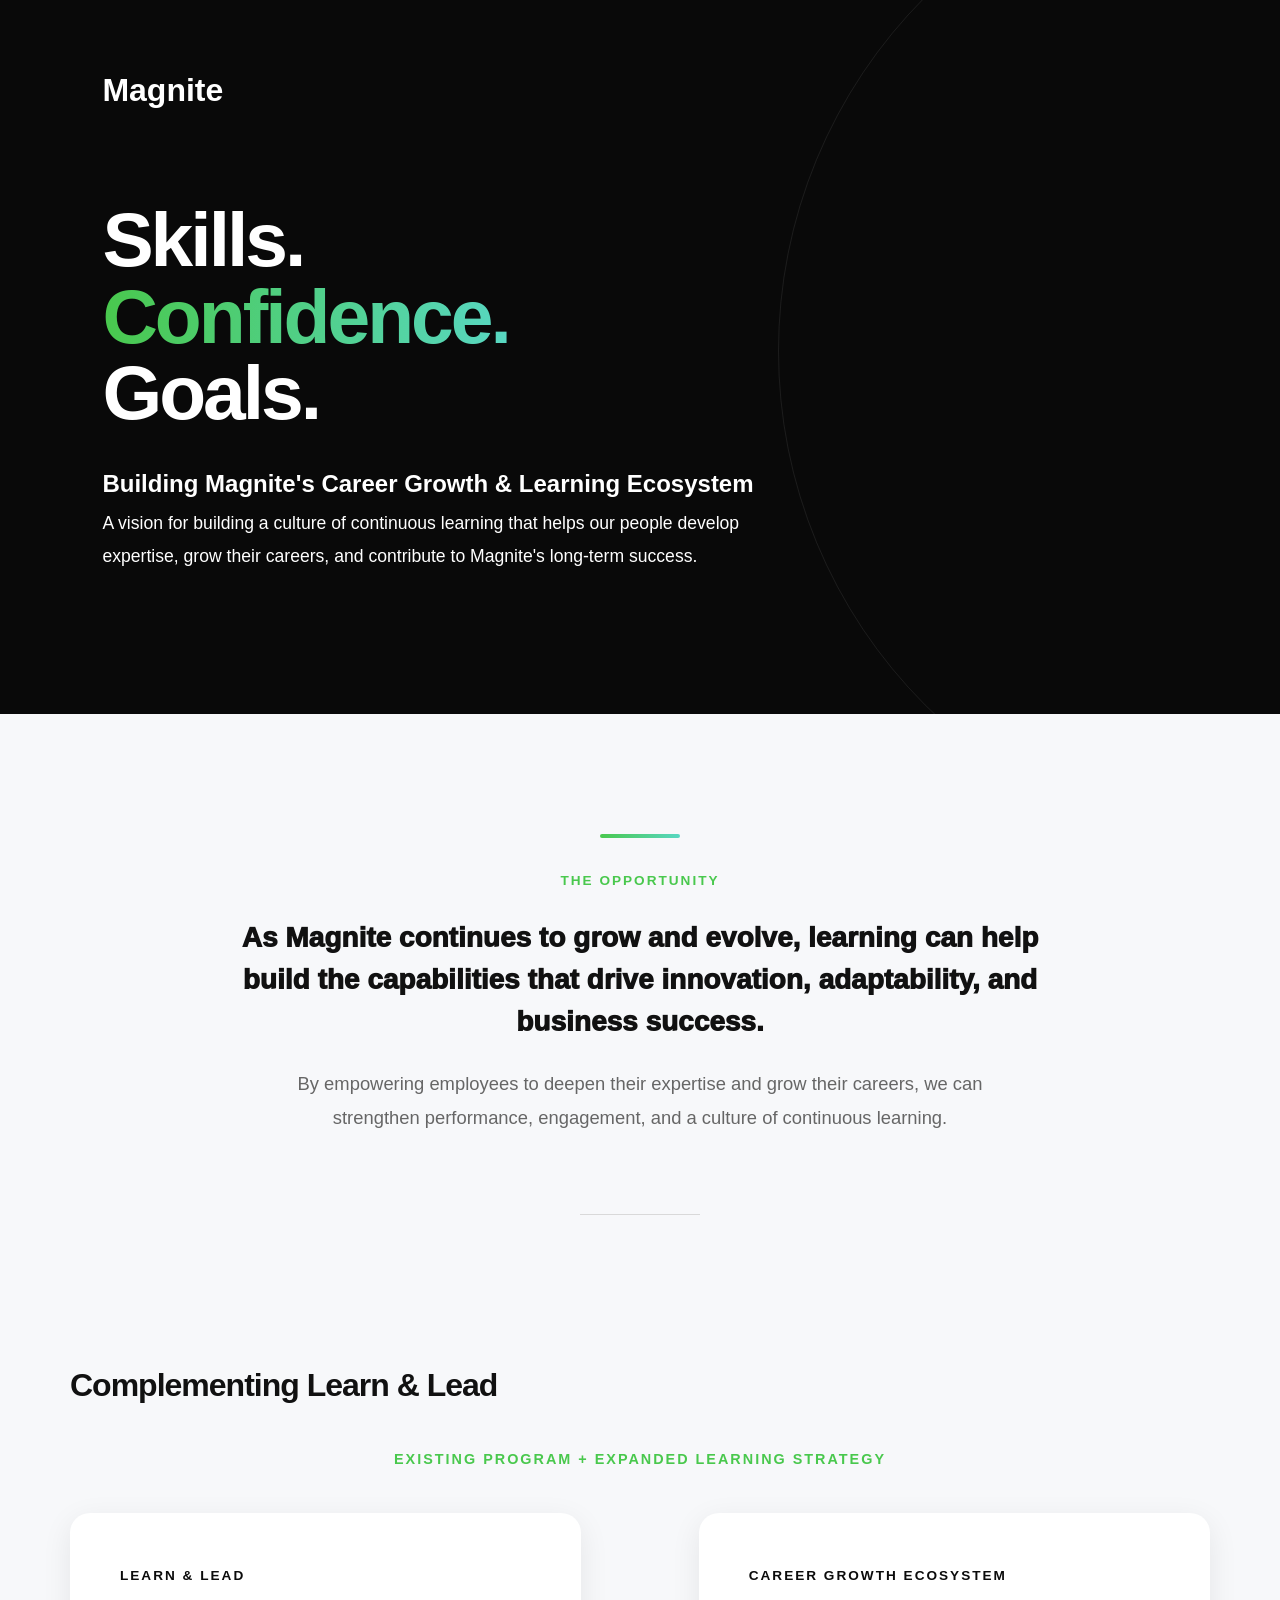
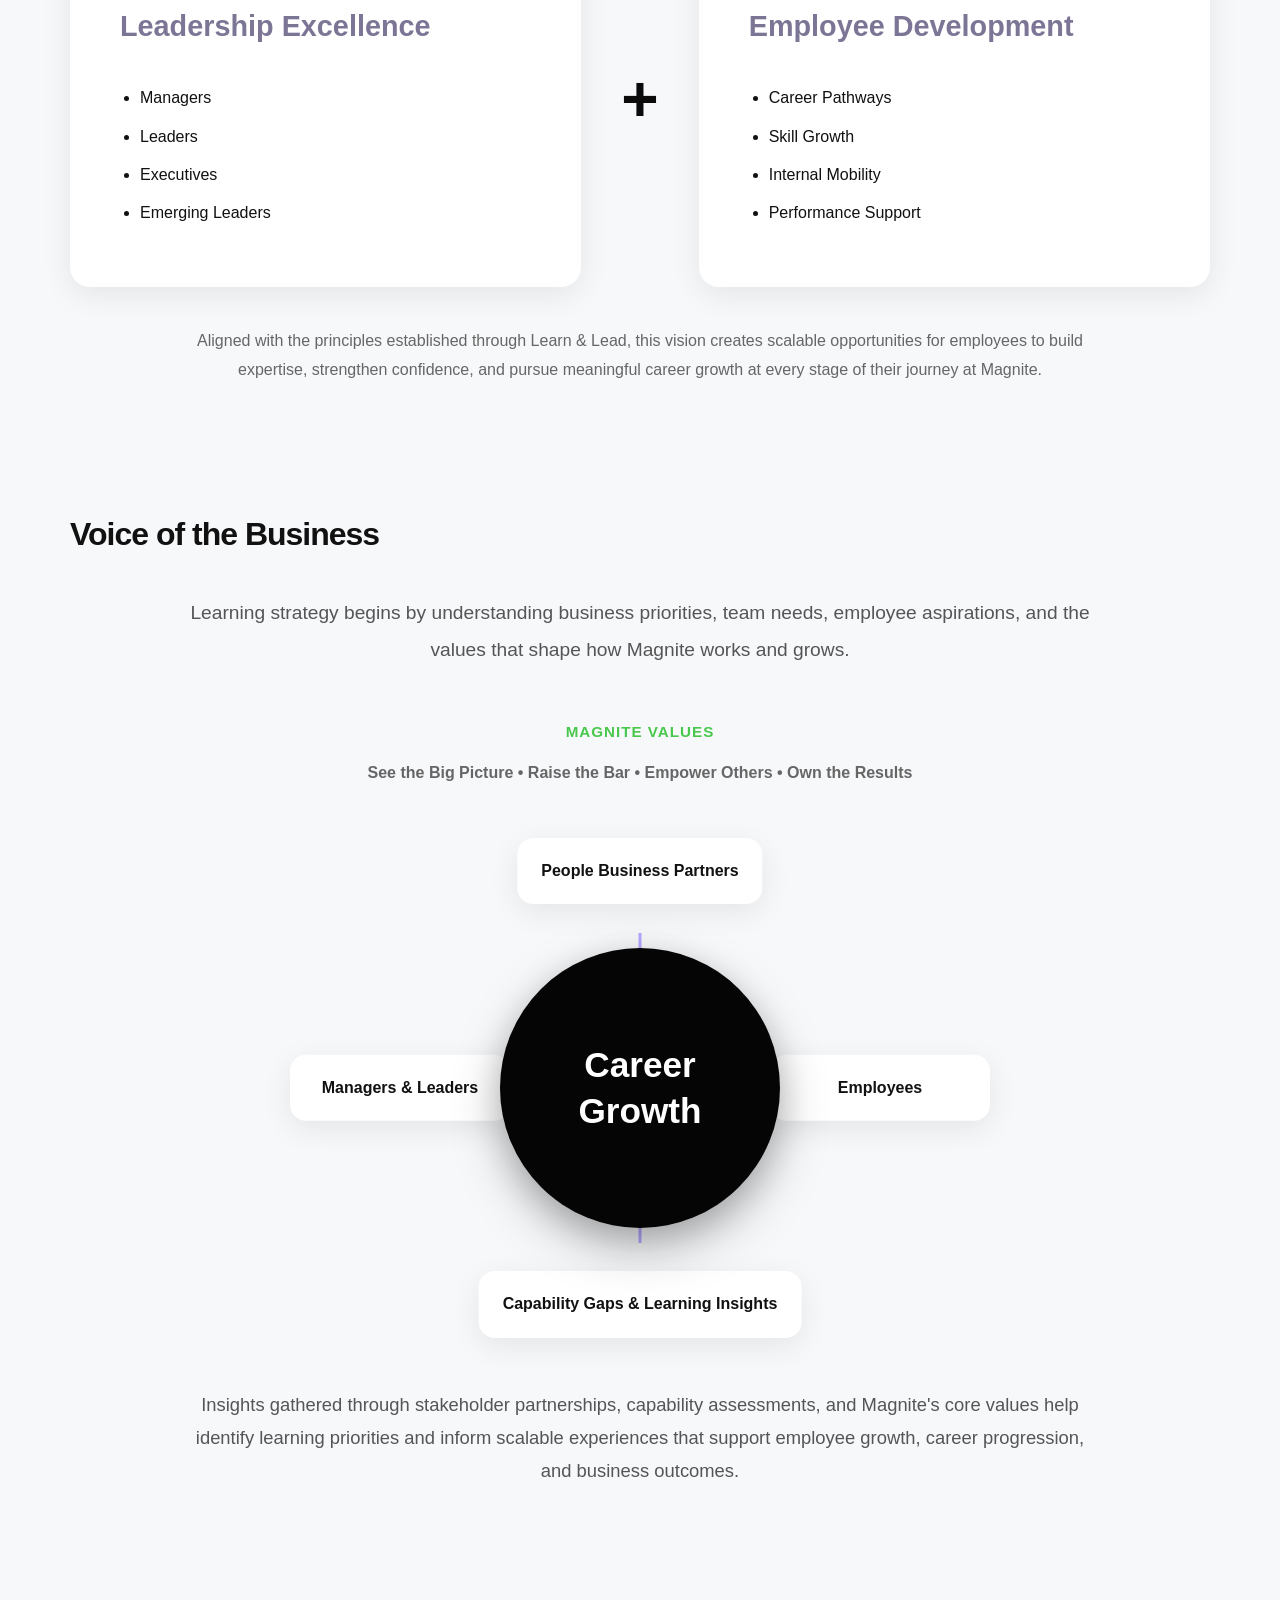
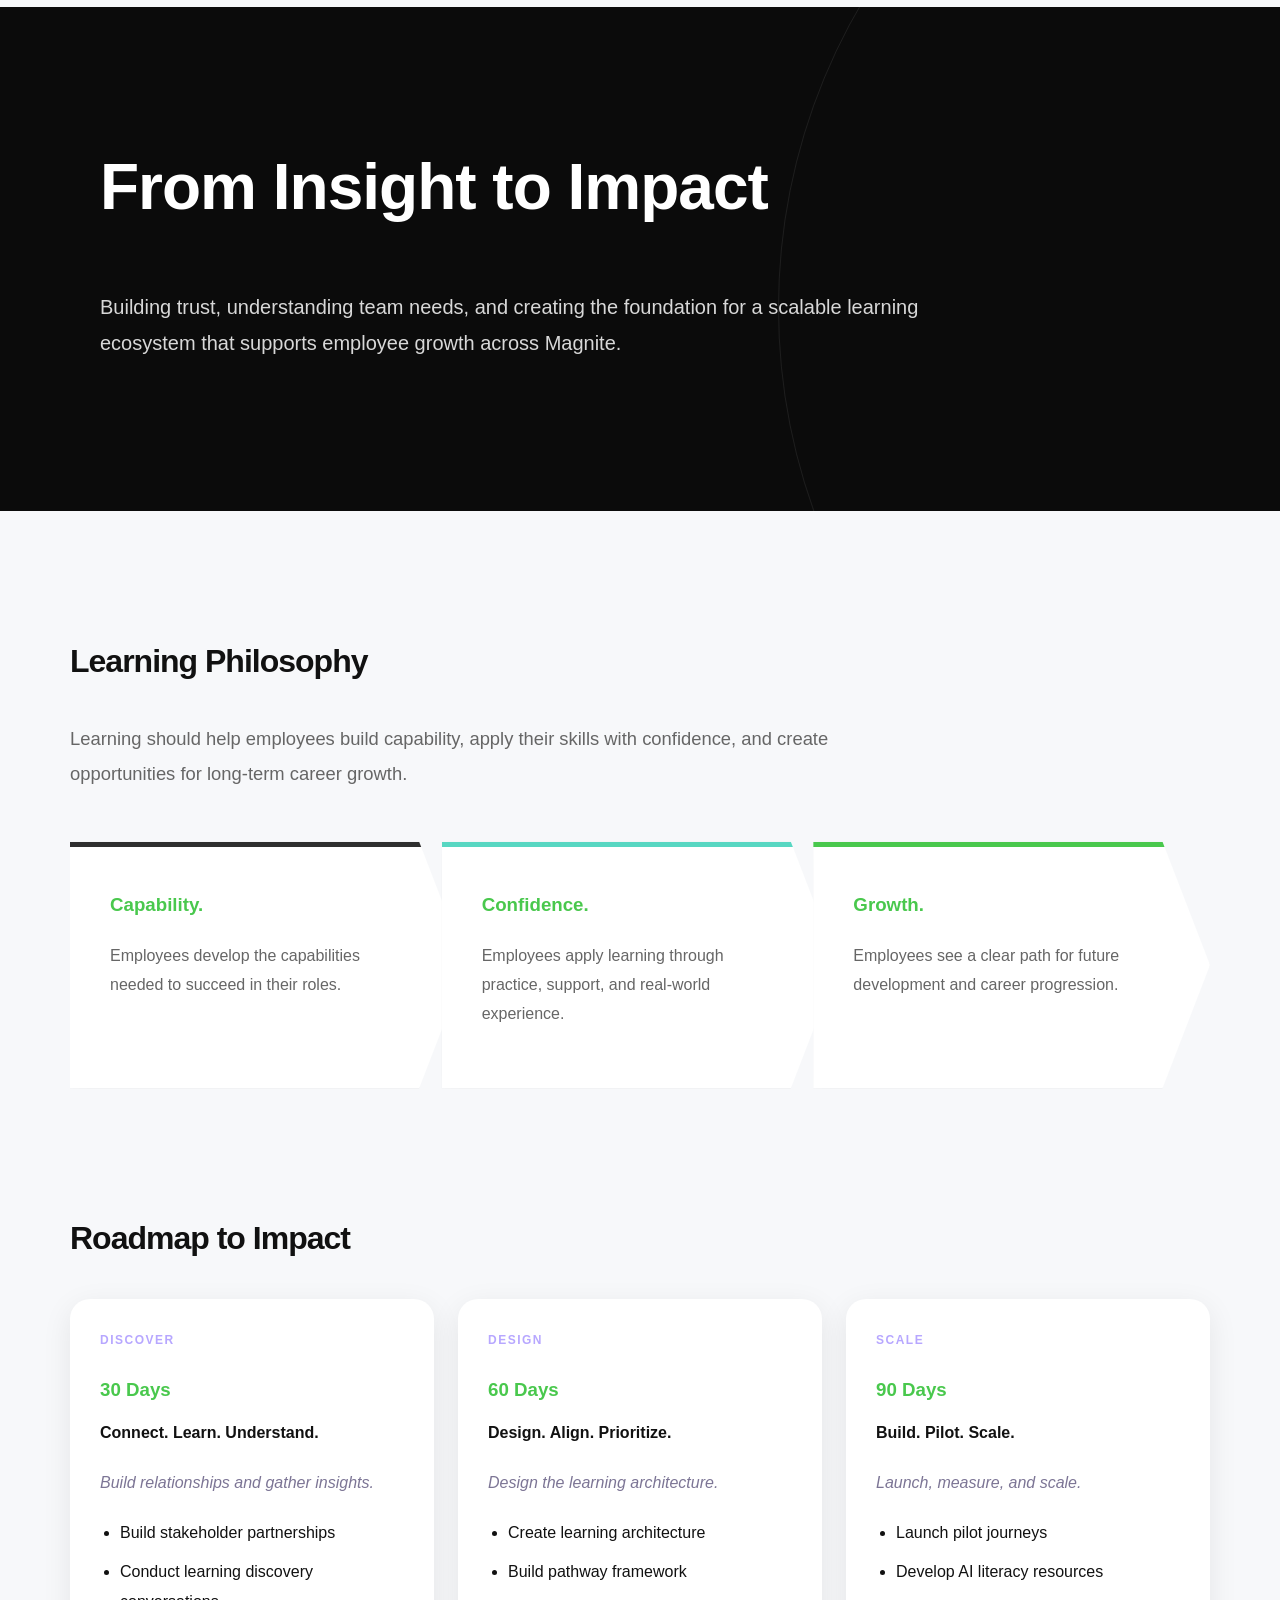
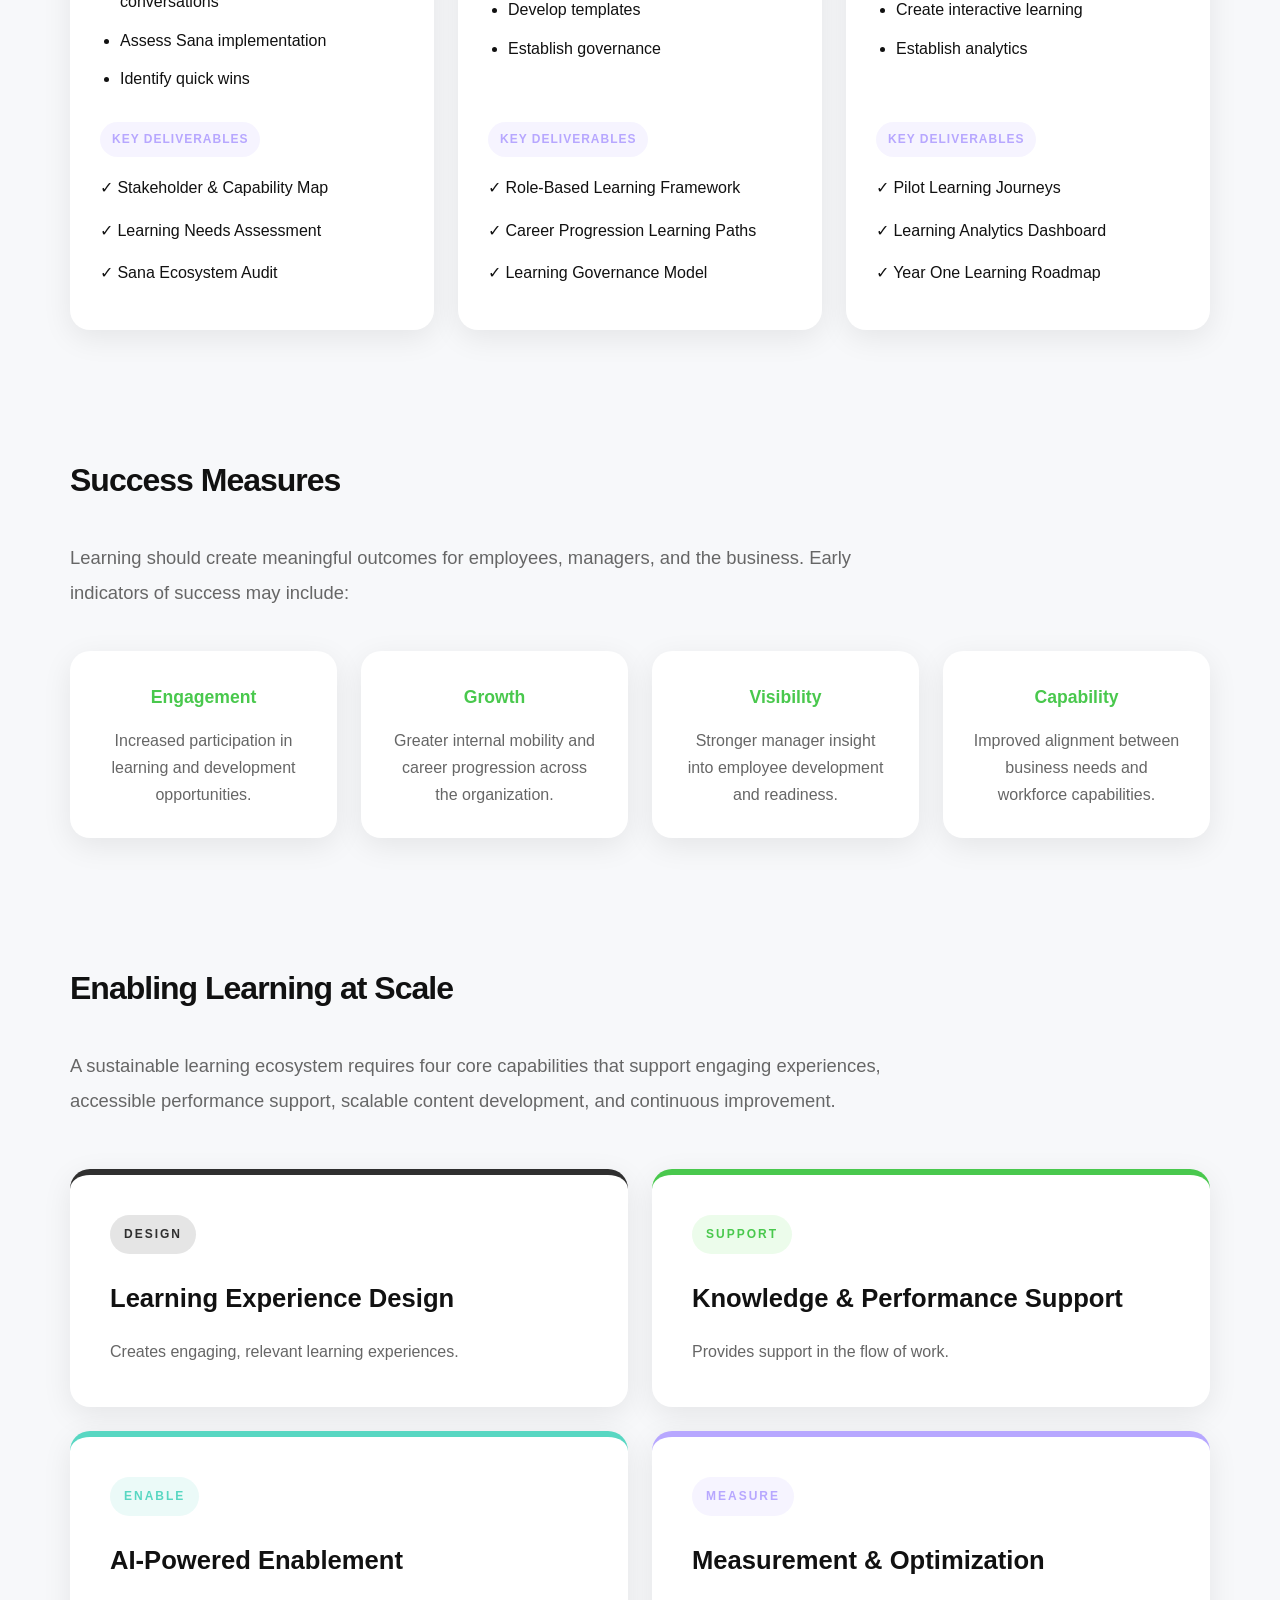
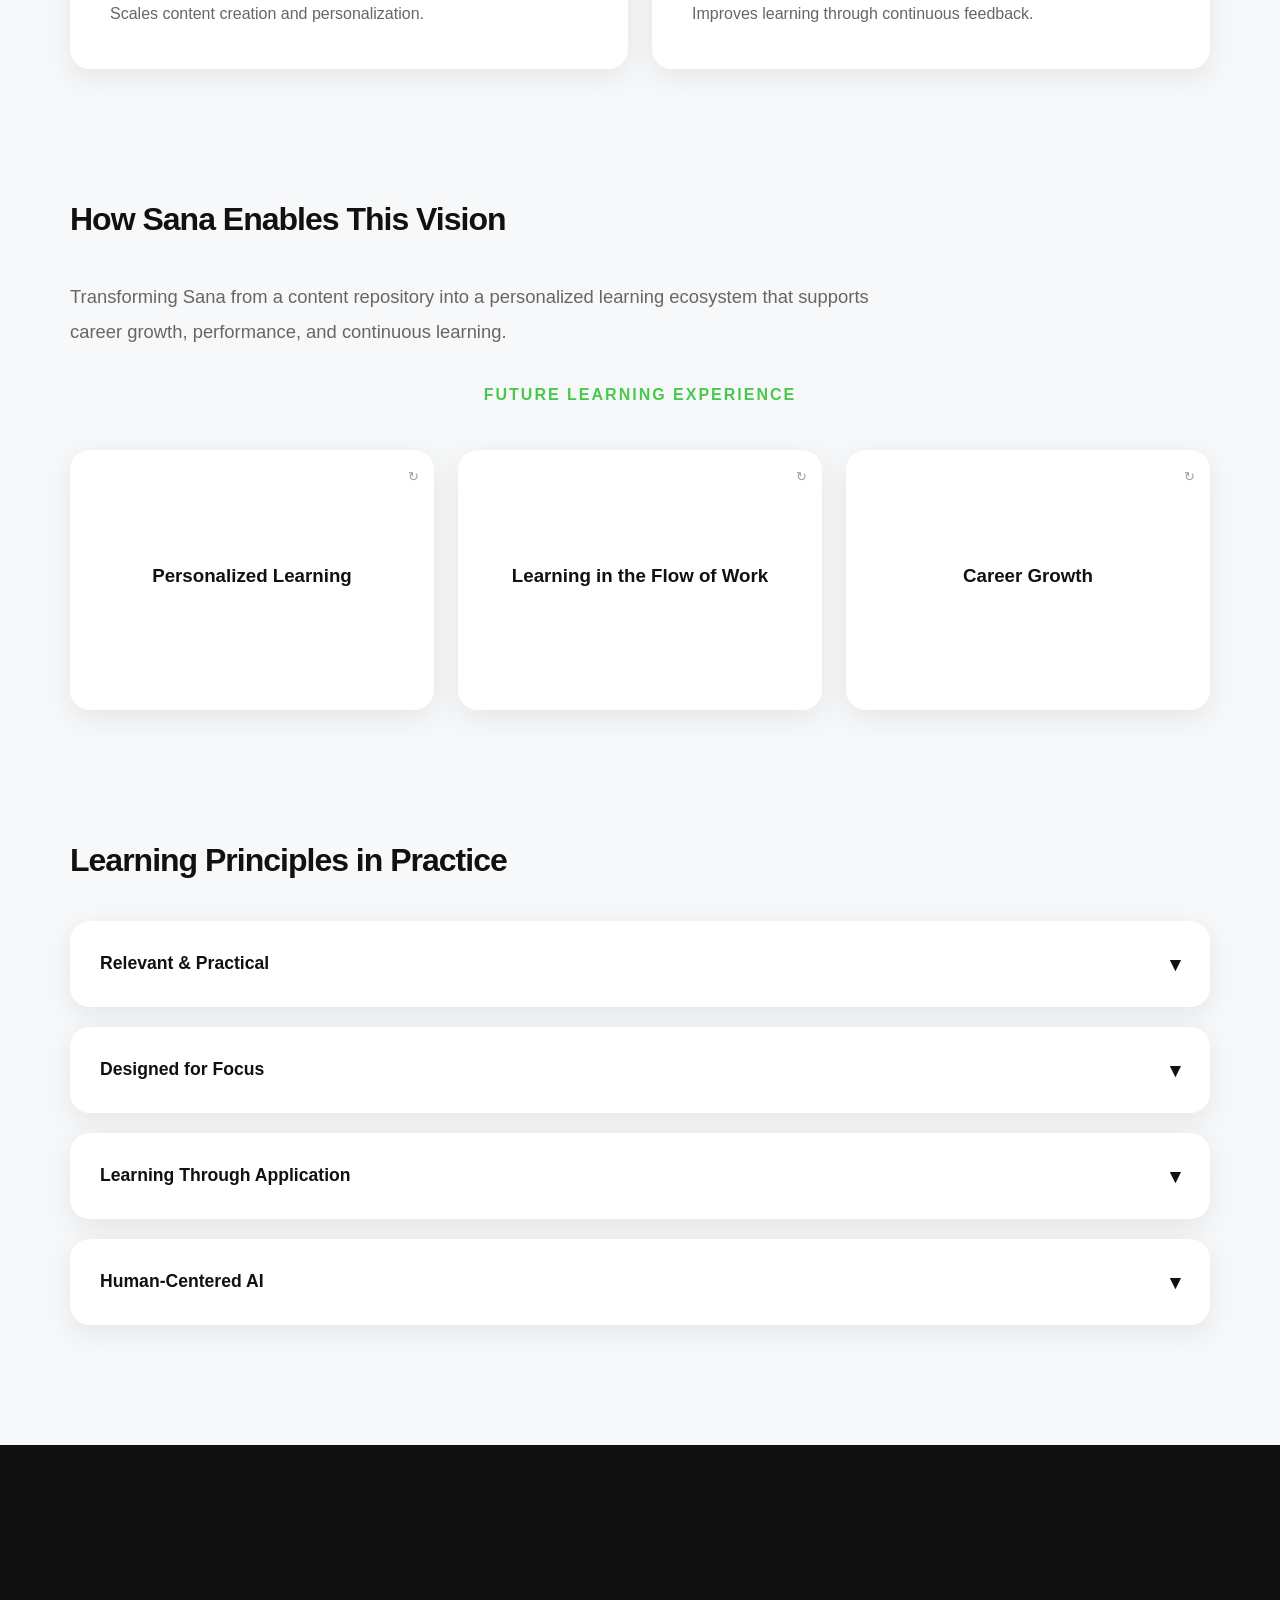
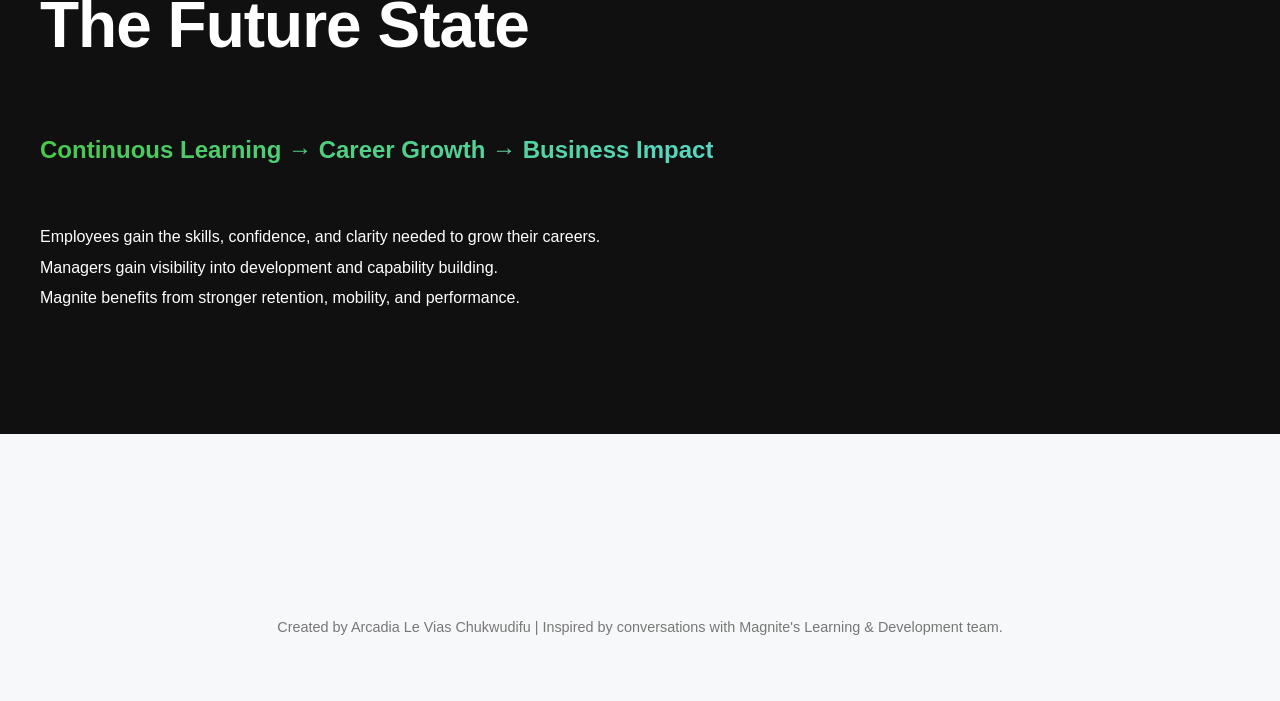
==== index.html @ 3169601f "Add files via upload" ====
<!DOCTYPE html>
<html lang="en">
<head>
  <meta charset="UTF-8">
  <meta name="viewport" content="width=device-width, initial-scale=1.0">
  <title>Skills. Confidence. Goals.</title>

  <link rel="stylesheet" href="style.css">
  <script defer src="script.js"></script>
</head>

<body>

<header class="hero">

  <div class="logo">
    Magnite
  </div>

  <div class="hero-content">

    <h1>
      Skills.<br>
      <span class="green">Confidence.</span><br>
      Goals.
    </h1>

    <p class="tagline">
      Building Magnite's Career Growth & Learning Ecosystem
    </p>

    <p class="subtitle">
     A vision for building a culture of continuous learning that helps our people develop expertise, grow their careers, and contribute to Magnite's long-term success.
    </p>

  </div>

</header>

<section class="opportunity">

  <div class="opportunity-line"></div>

  <p class="opportunity-label">
    The Opportunity
  </p>

  <p class="opportunity-statement">
  As Magnite continues to grow and evolve, learning can help build the capabilities that drive innovation, adaptability, and business success.
  </p>

  <p class="opportunity-support">
   By empowering employees to deepen their expertise and grow their careers, we can strengthen performance, engagement, and a culture of continuous learning.
  </p>

</section>

<section>

  <h2>Complementing Learn & Lead</h2>

  <p class="section-kicker">
    Existing Program + Expanded Learning Strategy
  </p>

  <div class="learn-lead-grid">

    <div class="learn-lead-card">

      <h3>Learn & Lead</h3>

      <p class="learn-lead-subtitle">
      Leadership Excellence
      </p>

      <ul>
        <li>Managers</li>
        <li>Leaders</li>
        <li>Executives</li>
 <li>Emerging Leaders</li>
      </ul>

    </div>

    <div class="learn-lead-plus">
     +
    </div>

    <div class="learn-lead-card">

      <h3>Career Growth Ecosystem</h3>

      <p class="learn-lead-subtitle">
        Employee Development
      </p>

      <ul>
        <li>Career Pathways</li>
        <li>Skill Growth</li>
        <li>Internal Mobility</li>
        <li>Performance Support</li>
      </ul>

    </div>

  </div>

  <p class="learn-lead-summary">
    Aligned with the principles established through Learn & Lead, this vision creates scalable opportunities for employees to build expertise, strengthen confidence, and pursue meaningful career growth at every stage of their journey at Magnite.
  </p>

</section>
<section>

  <h2>Voice of the Business</h2>

  <p class="voice-intro">
    Learning strategy begins by understanding business priorities, team needs, employee aspirations, and the values that shape how Magnite works and grows.
  </p>

  <div class="values-banner">

    <h3>Magnite Values</h3>

    <p>
      See the Big Picture • Raise the Bar • Empower Others • Own the Results
    </p>

  </div>

  <div class="ecosystem-container">

    <!-- CONNECTOR LINES -->

    <div class="connector connector-top"></div>
    <div class="connector connector-left"></div>
    <div class="connector connector-right"></div>
    <div class="connector connector-bottom"></div>

    <!-- STAKEHOLDERS -->

    <div class="ecosystem-node top">
      People Business Partners
    </div>

    <div class="ecosystem-node left">
      Managers & Leaders
    </div>

    <div class="ecosystem-node right">
      Employees
    </div>

    <div class="ecosystem-node bottom">
      Capability Gaps & Learning Insights
    </div>

    <!-- CENTER -->

    <div class="ecosystem-center">

      <div class="ecosystem-title">
       Career<br>
        Growth
      </div>

    </div>

  </div>

  <p class="voice-text">
    Insights gathered through stakeholder partnerships, capability assessments, and Magnite's core values help identify learning priorities and inform scalable experiences that support employee growth, career progression, and business outcomes.
  </p>

</section>

<section class="impact-banner">

  <div class="impact-content">

    <h2>From Insight to Impact</h2>

    <p class="section-intro">
      Building trust, understanding team needs, and creating the foundation for a scalable learning ecosystem that supports employee growth across Magnite.
    </p>

  </div>

</section>
<section>

  <h2>Learning Philosophy</h2>

  <p class="section-intro">
    Learning should help employees build capability, apply their skills with confidence, and create opportunities for long-term career growth.
  </p>

  <div class="philosophy-flow">

    <div class="philosophy-card">

      <h3>Capability.</h3>

      <p>
        Employees develop the capabilities needed to succeed in their roles.
      </p>

    </div>

    <div class="philosophy-card">

      <h3>Confidence.</h3>

      <p>
        Employees apply learning through practice, support, and real-world experience.
      </p>

    </div>

    <div class="philosophy-card">

      <h3>Growth.</h3>

      <p>
        Employees see a clear path for future development and career progression.
      </p>


    </div>

  </div>

</section>
<section>

  <h2>Roadmap to Impact</h2>

  <div class="three-column">


    <!-- 30 DAYS -->

    <div class="phase">
<div class="phase-label design">
DISCOVER
</div>

      <h3>30 Days</h3>

      <h4>Connect. Learn. Understand.</h4>

      <p class="phase-summary">
        Build relationships and gather insights.
      </p>

      <ul>
        <li>Build stakeholder partnerships</li>
        <li>Conduct learning discovery conversations</li>
        <li>Assess Sana implementation</li>
        <li>Identify quick wins</li>
      </ul>

      <div class="phase-outcome">

       <h5 class="deliverables-heading">
  Key Deliverables
</h5>

        <ul class="deliverables-list">
          <li>✓ Stakeholder & Capability Map</li>
          <li>✓ Learning Needs Assessment</li>
          <li>✓ Sana Ecosystem Audit</li>
        </ul>

      </div>

    </div>

    <!-- 60 DAYS -->

    <div class="phase">
<div class="phase-label design">
DESIGN
</div>

      <h3>60 Days</h3>

      <h4>Design. Align. Prioritize.</h4>

      <p class="phase-summary">
        Design the learning architecture.
      </p>

      <ul>
        <li>Create learning architecture</li>
        <li>Build pathway framework</li>
        <li>Develop templates</li>
        <li>Establish governance</li>
      </ul>

      <div class="phase-outcome">

    <h5 class="deliverables-heading">
  Key Deliverables
</h5>

        <ul class="deliverables-list">
          <li>✓ Role-Based Learning Framework</li>
          <li>✓ Career Progression Learning Paths</li>
          <li>✓ Learning Governance Model</li>
        </ul>

      </div>

    </div>

    <!-- 90 DAYS -->

    <div class="phase">
<div class="phase-label design">
SCALE
</div>

      <h3>90 Days</h3>

      <h4>Build. Pilot. Scale.</h4>

      <p class="phase-summary">
        Launch, measure, and scale.
      </p>

      <ul>
        <li>Launch pilot journeys</li>
        <li>Develop AI literacy resources</li>
        <li>Create interactive learning</li>
        <li>Establish analytics</li>
      </ul>

      <div class="phase-outcome">

       <h5 class="deliverables-heading">
  Key Deliverables
</h5>

        <ul class="deliverables-list">
          <li>✓ Pilot Learning Journeys</li>
          <li>✓ Learning Analytics Dashboard</li>
          <li>✓ Year One Learning Roadmap</li>
        </ul>

      </div>

    </div>

  </div>

</section>

<section class="success-measures">

  <h2>Success Measures</h2>

  <p class="section-intro">
    Learning should create meaningful outcomes for employees, managers, and the business. Early indicators of success may include:
  </p>

  <div class="success-grid">

    <div class="success-card">
      <h3>Engagement</h3>
      <p>Increased participation in learning and development opportunities.</p>
    </div>

    <div class="success-card">
      <h3>Growth</h3>
      <p>Greater internal mobility and career progression across the organization.</p>
    </div>

    <div class="success-card">
      <h3>Visibility</h3>
      <p>Stronger manager insight into employee development and readiness.</p>
    </div>

    <div class="success-card">
      <h3>Capability</h3>
      <p>Improved alignment between business needs and workforce capabilities.</p>
    </div>

  </div>

</section>
<section>

  <h2>Enabling Learning at Scale</h2>

  <p class="section-intro">
    A sustainable learning ecosystem requires four core capabilities that support engaging experiences, accessible performance support, scalable content development, and continuous improvement.
  </p>

 <div class="scale-framework">

  <!-- DESIGN -->

  <div class="framework-card charcoal">

    <div class="framework-label">
      DESIGN
    </div>

    <h3>Learning Experience Design</h3>

    <p>
      Creates engaging, relevant learning experiences.
    </p>

  </div>

  <!-- SUPPORT -->

  <div class="framework-card support">

    <div class="framework-label">
      SUPPORT
    </div>

    <h3>Knowledge & Performance Support</h3>

    <p>
      Provides support in the flow of work.
    </p>

  </div>

  <!-- ENABLE -->

  <div class="framework-card teal">

    <div class="framework-label">
      ENABLE
    </div>

    <h3>AI-Powered Enablement</h3>

    <p>
      Scales content creation and personalization.
    </p>

  </div>

  <!-- MEASURE -->

  <div class="framework-card lavender">

    <div class="framework-label">
      MEASURE
    </div>

    <h3>Measurement & Optimization</h3>

    <p>
      Improves learning through continuous feedback.
    </p>

  </div>

</div>
</section>

<section>

  <h2>How Sana Enables This Vision</h2>

  <p class="section-intro">
    Transforming Sana from a content repository into a personalized learning ecosystem that supports career growth, performance, and continuous learning.
  </p>

  <h3 class="future-experience-title">
    Future Learning Experience
  </h3>

  <div class="three-column">

    <div class="flip-card">
      <div class="flip-card-inner">

        <div class="flip-card-front">
          <div class="flip-hint">
            ↻
          </div>
          <h3>Personalized Learning</h3>
        </div>

        <div class="flip-card-back">
          <p>AI-powered recommendations</p>
          <p>Role-based pathways</p>
          <p>Curated learning experiences</p>
        </div>

      </div>
    </div>

    <div class="flip-card">
      <div class="flip-card-inner">

        <div class="flip-card-front">
          <div class="flip-hint">
            ↻
          </div>
          <h3>Learning in the Flow of Work</h3>
        </div>

        <div class="flip-card-back">
          <p>Performance support</p>
          <p>Knowledge resources</p>
          <p>Just-in-time learning</p>
        </div>

      </div>
    </div>

    <div class="flip-card">
      <div class="flip-card-inner">

        <div class="flip-card-front">
          <div class="flip-hint">
            ↻
          </div>
          <h3>Career Growth</h3>
        </div>

        <div class="flip-card-back">
          <p>Internal mobility</p>
          <p>Development pathways</p>
          <p>Future-ready skills</p>
        </div>

      </div>
    </div>

  </div>

</section>
<section>

<h2>Learning Principles in Practice</h2>

<details>
<summary>Relevant & Practical</summary>
<p>
Learning should connect directly to employees' work, making it immediately useful and applicable.
</p>
</details>

<details>
<summary>Designed for Focus</summary>
<p>
Content should be organized, easy to navigate,
and delivered in manageable pieces that reduce unnecessary complexity.
</p>
</details>

<details>
<summary>Learning Through Application</summary>
<p>
Employees learn best when they practice, reflect, and apply new knowledge in realistic contexts.
</p>
</details>

<details>
<summary>Human-Centered AI</summary>
<p>
AI can accelerate content creation and personalization while maintaining instructional quality and business relevance.
</p>
</details>

</section>

<section class="vision">

  <div class="vision-content">

    <h2>The Future State</h2>

    <p class="vision-lead">
      Continuous Learning → Career Growth → Business Impact
    </p>

    <p class="vision-body">
     Employees gain the skills, confidence, and clarity needed to grow their careers.</p>

<p> Managers gain visibility into development and capability building. </p>

<p>Magnite benefits from stronger retention, mobility, and performance.
    </p>

  </div>

</section>

<footer>

Created by Arcadia Le Vias Chukwudifu | Inspired by conversations with Magnite's Learning & Development team.
</footer>

</body>
</html>
---- style.css ----
/*
========================================
GLOBAL STYLES
========================================
*/

:root{
  --bg-dark:#090909;
  --bg-light:#f7f8fa;
  --card:#ffffff;

  --green:#49C84D;
  --green-secondary:#58D7C2;

  --teal:#58D7C2;

  --lavender:#B7A7FF;

  --text:#111111;
  --text-light:#666;
  --text-soft:#555;

  --border:#e8e8e8;

  --shadow:0 8px 30px rgba(0,0,0,.08);
}

*{
margin:0;
padding:0;
box-sizing:border-box;
}

html{
scroll-behavior:smooth;
}

body{
font-family:-apple-system,BlinkMacSystemFont,"Segoe UI",Roboto,sans-serif;
background:var(--bg-light);
color:var(--text);
line-height:1.9;
}

/*
========================================
LAYOUT
========================================
*/

section{
max-width:1200px;
margin:120px auto;
padding:0 30px;
}

h2{
font-size:2rem;
margin-bottom:30px;
letter-spacing:-1px;
}

h3{
margin-bottom:10px;
}

ul{
padding-left:20px;
}

li{
margin-bottom:8px;
}

/*
========================================
HERO
========================================
*/

.hero::after{
content:"";
position:absolute;
width:1000px;
height:1000px;
right:-500px;
top:-150px;
border:1px solid rgba(255,255,255,.08);
border-radius:50%;
}

.hero-content{
  max-width:800px;
}
.hero-content{
  padding-top:20px;
}

.hero{
  background:var(--bg-dark);
  color:white;

  padding:60px 8vw 140px;

  position:relative;
  overflow:hidden;
}

.logo{
font-size:2rem;
font-weight:700;
margin-bottom:60px;
}

.hero h1{
  font-size:clamp(3.5rem,6vw,5.5rem);
  line-height:1;
  font-weight:800;
  letter-spacing:-3px;
}

.green{
background:linear-gradient(
90deg,
var(--green),
var(--green-secondary)
);

-webkit-background-clip:text;
-webkit-text-fill-color:transparent;
background-clip:text;
}

.tagline{
margin-top:30px;
font-size:1.5rem;
font-weight:600;
}

.subtitle{
  max-width:700px;
  font-size:1.1rem;
}

/*
========================================
QUOTE
========================================
*/

.quote{
background:var(--card);
border-radius:20px;
box-shadow:var(--shadow);
padding:40px;
margin-top:-50px;
position:relative;
z-index:2;
}

.quote p{
font-size:1.25rem;
line-height:1.8;
}
/*
========================================
THE OPPORTUNITY
========================================
*/

.opportunity{
  max-width:1000px;
  margin:120px auto 140px;
  text-align:center;
}

.opportunity-line{
  width:80px;
  height:4px;

  background:linear-gradient(
    90deg,
    var(--green),
    var(--green-secondary)
  );

  margin:0 auto 30px;

  border-radius:999px;
}

.opportunity-label{
  color:#49C84D;

  font-size:.85rem;
  font-weight:700;

  letter-spacing:2px;
  text-transform:uppercase;

  margin-bottom:24px;
}

.opportunity-statement{
  font-size:1.75rem;
  font-weight:950;

  line-height:1.5;

  max-width:850px;
  margin:0 auto 24px;
}

.opportunity-support{
  font-size:1.15rem;

  color:var(--text-light);

  max-width:750px;
  margin:0 auto;

  line-height:1.8;
}

.opportunity::after{
  content:"";

  display:block;

  width:120px;
  height:1px;

  background:#d9d9d9;

  margin:80px auto 0;
}

/*
========================================
COMPLEMENTING LEARN & LEAD
========================================
*/

.section-kicker{
  text-align:center;

  color:#49C84D;

  font-size:.9rem;
  font-weight:700;

  letter-spacing:2px;
  text-transform:uppercase;

  margin-bottom:40px;
}

.learn-lead-grid{
  display:grid;
  grid-template-columns:1fr auto 1fr;
  gap:40px;
  align-items:center;
  margin-top:40px;
}

.learn-lead-card{
  background:var(--card);
  border-radius:20px;
  padding:50px;
  box-shadow:var(--shadow);

  display:flex;
  flex-direction:column;
}

.learn-lead-card h3{
  color:#0B0B0B;

  font-size:.85rem;
  font-weight:700;

  letter-spacing:2px;
  text-transform: uppercase;

  margin-bottom:20px;
}

.learn-lead-subtitle{
  color:#7C7595;

  font-size:1.8rem;
  font-weight:700;

  line-height:1.2;

  margin-bottom:40px;
}

.learn-lead-plus{
  font-size:4rem;
  font-weight:700;

  color:#0B0B0B;

  text-transform:uppercase;
}

.learn-lead-summary{
  max-width:900px;
  margin:40px auto 0;
  text-align:center;
  color:var(--text-light);
  line-height:1.8;
}

@media(max-width:900px){

  .learn-lead-grid{
    grid-template-columns:1fr;
    gap:24px;
  }

  .learn-lead-plus{
    text-align:center;
  }
}
/*
========================================
COMMON CONTENT
========================================
*/

.section-intro{
max-width:850px;
margin-bottom:30px;
color:var(--text-light);
font-size:1.15rem;
}

.card p + p{
margin-top:18px;
}

/*
========================================
VOICE OF THE BUSINESS
========================================
*/

.voice-intro{
text-align:center;
max-width:900px;
margin:0 auto 50px;
color:var(--text-soft);
font-size:1.2rem;
}

.voice-text{
text-align:center;
max-width:900px;
margin:40px auto;
color:var(--text-soft);
line-height:1.8;
}

.values-banner p{
  font-size:1rem;
}

.voice-text{
  font-size:1.15rem;
}

/*
========================================
ECOSYSTEM DIAGRAM
========================================
*/

.ecosystem-container{
  position:relative;
  width:700px;
  height:500px;
  margin:50px auto;
  z-index:1;
}

/*
========================================
CENTER HUB
========================================
*/

.ecosystem-center{
  position:absolute;

  top:50%;
  left:50%;

  transform:translate(-50%, -50%);

  width:280px;
  height:280px;

  border-radius:50%;

  background:#050505;

  color:white;

  display:flex;
  align-items:center;
  justify-content:center;

  box-shadow:
    0 20px 50px rgba(0,0,0,.25),
    0 10px 30px rgba(0,0,0,.15);
}

.ecosystem-title{
  text-align:center;
  font-size:2.2rem;
  font-weight:700;
  line-height:1.3;
  color:white;
}

/*
========================================
STAKEHOLDER NODES
========================================
*/

.ecosystem-node{
  position:absolute;

  background:var(--card);

  padding:18px 24px;

  border-radius:16px;

  box-shadow:var(--shadow);

  font-weight:600;

  text-align:center;

  min-width:220px;
}

.ecosystem-node.top{
  top:0;
  left:50%;
  transform:translateX(-50%);
}

.ecosystem-node.left{
  left:0;
  top:50%;
  transform:translateY(-50%);
}

.ecosystem-node.right{
  right:0;
  top:50%;
  transform:translateY(-50%);
}

.ecosystem-node.bottom{
  bottom:0;
  left:50%;
  transform:translateX(-50%);
}

/*
========================================
CONNECTORS
========================================
*/

.connector{
  position:absolute;

  background:#B7A7FF;
}

.connector-top{
  width:3px;
  height:90px;

  top:95px;
  left:50%;

  transform:translateX(-50%);
}

.connector-bottom{
  width:3px;
  height:90px;

  bottom:95px;
  left:50%;

  transform:translateX(-50%);
}

.connector-left{
  width:90px;
  height:3px;

  left:135px;
  top:50%;

  transform:translateY(-50%);
}

.connector-right{
  width:90px;
  height:3px;

  right:135px;
  top:50%;

  transform:translateY(-50%);
}

/*
========================================
MAGNITE VALUES
========================================
*/


.values-banner{
  max-width:900px;
  margin:0 auto 50px;
  text-align:center;
}

.values-banner h3{
  color:#49C84D;

  margin-bottom:12px;

  text-transform:uppercase;
  letter-spacing:1px;

  font-size:.95rem;
  font-weight:700;
}

.values-banner p{
  color:var(--text-light);

  font-weight:600;

  line-height:1.8;

  max-width:800px;
  margin:0 auto;
}

/*
========================================
IMPACT BANNER
========================================
*/

.impact-banner{
  background:#0b0b0b;
  color:white;

  position:relative;
  overflow:hidden;

  width:100vw;
  max-width:none;

  margin-left:calc(50% - 50vw);
  margin-right:calc(50% - 50vw);
}

.impact-banner::after{
content:"";
position:absolute;

width:1200px;
height:1200px;

right:-700px;
top:-300px;

border:1px solid rgba(255,255,255,.08);
border-radius:50%;
}

.impact-content{
  max-width:1200px;
  margin:0 auto;
  padding:0 60px;
}

.impact-banner h2{
  font-size:4rem;
  margin-bottom:40px;
}

.impact-banner .section-intro{
color:#d8d8d8;
font-size:1.25rem;
line-height:1.8;
max-width:900px;
}

/*
========================================
LEARNING PHILOSOPHY
========================================
*/

.philosophy-flow{
  display:flex;
  align-items:stretch;

  margin-top:50px;
}

.philosophy-card{
  position:relative;

  flex:1;

  background:white;

  padding:40px;

  box-shadow:var(--shadow);

  z-index:1;
}

/*
========================================
LEARNING PHILOSOPHY
========================================
*/

.philosophy-flow{
  display:flex;
  align-items:stretch;

  margin-top:50px;
}

.philosophy-card{
  flex:1;

  background:white;

  padding:40px 50px 40px 40px;

  box-shadow:var(--shadow);

  position:relative;

  clip-path:polygon(
    0 0,
    88% 0,
    100% 50%,
    88% 100%,
    0 100%
  );

  transition:.3s ease;
}

.philosophy-card:hover{
  transform:translateY(-5px);
}

/* Slight overlap */

.philosophy-card:nth-child(2){
  margin-left:-25px;
}

.philosophy-card:nth-child(3){
  margin-left:-25px;
}

/* Progression colors */

.philosophy-card:nth-child(1){
  border-top:5px solid #2F2F2F;
}

.philosophy-card:nth-child(2){
  border-top:5px solid var(--teal);
}

.philosophy-card:nth-child(3){
  border-top:5px solid var(--green);
}

.philosophy-card h3{
  color:#49C84D;

  margin-bottom:20px;
}

.philosophy-card p{
  color:var(--text-light);

  margin-bottom:20px;

  line-height:1.8;
}

.philosophy-card ul{
  padding-left:20px;
}

.philosophy-card li{
  margin-bottom:8px;
}

/* Mobile */

@media(max-width:900px){

  .philosophy-flow{
    flex-direction:column;
    gap:20px;
  }

  .philosophy-card{
    clip-path:none;
    border-radius:20px;
    margin-left:0 !important;
  }

}

/*
========================================
ROADMAP
========================================
*/

.roadmap-intro{
  max-width:900px;
  margin:0 auto 40px;
  text-align:center;
  color:var(--text-light);
}

.roadmap-flow{
  display:flex;
  justify-content:center;
  align-items:center;
  gap:20px;
  margin-bottom:50px;
}

.flow-step{
  background:var(--card);
  padding:18px 28px;
  border-radius:999px;
  box-shadow:var(--shadow);
  font-weight:700;
  letter-spacing:1px;
}

.flow-arrow{
  color:#58D7C2;
  font-size:2rem;
  font-weight:700;
}

/*
========================================
ROADMAP PHASE LABELS
========================================
*/

.phase-label{
  display:inline-block;

  font-size:.75rem;
  font-weight:700;

  letter-spacing:1.5px;
  text-transform:uppercase;

  margin-bottom:20px;

  color:#B7A7FF;
}
/*
========================================
CARDS
========================================
*/

.card{
background:var(--card);
padding:30px;
border-radius:20px;
box-shadow:var(--shadow);
transition:.3s ease;
}

.card:hover,
.card:focus-within{
transform:translateY(-5px);
}

.card h3{
  color:#49C84D;
  font-size:1.5rem;
}

.three-column{
display:grid;
grid-template-columns:repeat(3,1fr);
gap:24px;
}

/*
========================================
PHASES
========================================
*/

.phase{
display:flex;
flex-direction:column;

background:var(--card);

border-radius:20px;
padding:30px;

box-shadow:var(--shadow);

transition:.3s ease;
}

.phase:hover,
.phase:focus-within{
transform:translateY(-5px);
}

.phase h3{
  color:#49C84D;
}

.phase h4{
margin-bottom:20px;
}

.phase-summary{
  color:#7C7595;
  margin-bottom:20px;
  font-style:italic;
}

.phase-outcome{
margin-top:auto;
padding-top:20px;
}
.phase-outcome ul{
  list-style:none;
  padding-left:0;
}

.phase-outcome li{
  margin-bottom:12px;
}

/*
========================================
Key Deliverables
========================================
*/

.deliverables-heading{
  display:inline-block;

  background:rgba(183,167,255,.12);

  color:#B7A7FF;

  padding:6px 12px;

  border-radius:999px;

  font-size:.75rem;
  font-weight:700;

  letter-spacing:1px;
  text-transform:uppercase;

  margin-bottom:16px;
}

/*
========================================
SUCCESS MEASURES
========================================
*/

.success-grid{
  display:grid;
  grid-template-columns:repeat(4,1fr);
  gap:24px;

  margin-top:40px;
}

.success-card{
  background:var(--card);

  padding:30px;

  border-radius:20px;

  box-shadow:var(--shadow);

  text-align:center;
}

.success-card h3{
  color:#49C84D;

  margin-bottom:12px;

  font-size:1.1rem;
}

.success-card p{
  color:var(--text-light);

  line-height:1.7;
}

@media(max-width:900px){

  .success-grid{
    grid-template-columns:1fr;
  }

}

/*
========================================
ENABLING LEARNING AT SCALE
========================================
*/

.scale-framework{
  display:grid;
  grid-template-columns:repeat(2,1fr);
  gap:24px;

  margin-top:50px;
}

.framework-card{
  background:var(--card);

  border-radius:20px;
  padding:40px;

  box-shadow:var(--shadow);

  transition:.3s ease;
}

.framework-card:hover{
  transform:translateY(-5px);
}

.framework-label{
  display:inline-block;

  padding:8px 14px;

  border-radius:999px;

  font-size:.75rem;
  font-weight:700;

  letter-spacing:2px;
  text-transform:uppercase;

  margin-bottom:20px;
}

.framework-card h3{
  margin-bottom:16px;

  font-size:1.6rem;
}

.framework-card p{
  color:var(--text-light);

  line-height:1.8;
}

/* DESIGN */


.framework-card.charcoal{
  border-top:6px solid #2F2F2F;
}

.framework-card.charcoal .framework-label{
  background:rgba(47,47,47,.12);
  color:#2F2F2F;
}

/* SUPPORT */

.framework-card.support{
  border-top:6px solid var(--green);
}

.framework-card.support .framework-label{
  background:rgba(103,224,90,.12);
  color:var(--green);
}

/* ENABLE */

.framework-card.teal{
  border-top:6px solid var(--teal);
}

.framework-card.teal .framework-label{
  background:rgba(88,215,194,.12);
  color:var(--teal);
}

/* MEASURE */

.framework-card.lavender{
  border-top:6px solid var(--lavender);
}

.framework-card.lavender .framework-label{
  background:rgba(183,167,255,.12);
  color:var(--lavender);
}

@media(max-width:900px){

  .scale-framework{
    grid-template-columns:1fr;
  }
}

/*
========================================
SANA VISION
========================================
*/

.future-experience-title{
  text-align:center;

  margin-bottom:40px;

  color:#49C84D;

  font-size:1rem;
  font-weight:700;

  letter-spacing:2px;
  text-transform:uppercase;
}

/*
========================================
FLIP CARDS
========================================
*/

.flip-card{
background:transparent;
width:100%;
height:260px;
perspective:1000px;
}

.flip-card-inner{
position:relative;
width:100%;
height:100%;

text-align:center;

transition:transform .8s;

transform-style:preserve-3d;
}

.flip-card:hover .flip-card-inner{
transform:rotateY(180deg);
}

.flip-card-front,
.flip-card-back{
position:absolute;

width:100%;
height:100%;

border-radius:20px;

box-shadow:var(--shadow);

backface-visibility:hidden;

display:flex;
flex-direction:column;
justify-content:center;
align-items:center;

padding:30px;
}

.flip-card-front{
background:var(--card);
}

.flip-card-front h3{
color:var(--text);
}

.flip-card-back{
background:#0b0b0b;
color:white;
transform:rotateY(180deg);
}

.flip-card-back p{
margin-bottom:10px;
}

.flip-hint{
position:absolute;
top:15px;
right:15px;

font-size:.8rem;
color:#888;

opacity:.8;
}

.flip-card:hover .flip-hint{
color:var(--green);
}

/*
========================================
LEARNING SCIENCE
========================================
*/

details{
  background:var(--card);
  border-radius:20px;
  margin-bottom:20px;
  box-shadow:var(--shadow);
  overflow:hidden;
  transition:.3s ease;
}

details[open]{
  transform:translateY(-2px);
}

summary{
  cursor:pointer;

  padding:24px 30px;

  font-size:1.1rem;
  font-weight:700;

  list-style:none;

  display:flex;
  justify-content:space-between;
  align-items:center;

  transition:.3s ease;
}

summary::-webkit-details-marker{
  display:none;
}

/* Dropdown Arrow */

summary::after{
  content:"▾";
  font-size:1.25rem;
  transition:transform .3s ease;
}

details[open] summary::after{
  transform:rotate(180deg);
}

/* Gradient Header When Open */

details[open] summary{
  background:linear-gradient(
    90deg,
    var(--green),
    var(--green-secondary)
  );

  color:#111111;
}

details p{
  padding:24px 30px;
  margin:0;

  background:white;

  color:var(--text-light);

  line-height:1.7;
}

details[open] p{
  margin-top:8px;
}
summary:focus{
  outline:none;
}

details p{
  padding:24px 30px;
  margin:0;

  background:white;

  color:var(--text-light);

  line-height:1.7;
}
summary:focus-visible{
  outline:none;
}

details{
  border-left:0 solid transparent;
  transition:.3s ease;
}

details[open]{
  border-left:6px solid var(--green);
}

/*
========================================
VISION
========================================
*/

.vision{
  background:#101010;
  color:white;

  padding:100px 60px;

  width:100vw;
  max-width:none;

  margin-left:calc(50% - 50vw);
  margin-right:calc(50% - 50vw);
}

.vision-content{
  max-width:1200px;
  margin:0 auto;
}
.impact-banner,
.vision{
  padding:120px 0;
}

.vision h2{
  font-size:4rem;
  margin-bottom:40px;
}

.vision-lead{
  font-size:1.5rem;
  font-weight:700;

  margin-bottom:50px;

  background:linear-gradient(
    90deg,
    var(--green),
    var(--green-secondary)
  );

  -webkit-background-clip:text;
  -webkit-text-fill-color:transparent;
  background-clip:text;

  display:inline-block;
}

.vision-body{
  max-width:900px;
}

.vision-body p{
  font-size:1.25rem;
  line-height:1.8;

  color:#d9d9d9;

  margin-bottom:24px;
}

.vision-body p:last-child{
  margin-bottom:0;
}
/*
========================================
FOOTER
========================================
*/

footer{
text-align:center;
padding:60px 20px;
color:#777;
font-size:.9rem;
}

/*
========================================
MOBILE
========================================
*/

@media(max-width:900px){

.hero{
padding:60px 30px;
}

.hero h1{
font-size:4rem;
}

.three-column{
grid-template-columns:1fr;
}

.toolkit{
grid-template-columns:1fr;
}

.journey,
.journey-line{
flex-direction:column;
}

.roadmap-flow{
flex-direction:column;
}

.flow-arrow{
transform:rotate(90deg);
}

.ecosystem-container{
width:100%;
height:auto;


display:flex;
flex-direction:column;
align-items:center;
gap:20px;


}

.ecosystem-center{
position:relative;
width:220px;
height:220px;


top:auto;
left:auto;
transform:none;


}

.ecosystem-title{
font-size:1.6rem;
}

.ecosystem-node{
position:relative;


top:auto;
left:auto;
right:auto;
bottom:auto;

transform:none;


}

.connector{
display:none;
}

.impact-banner h2{
font-size:2.75rem;
}

.impact-content{
padding:0 30px;
}
}
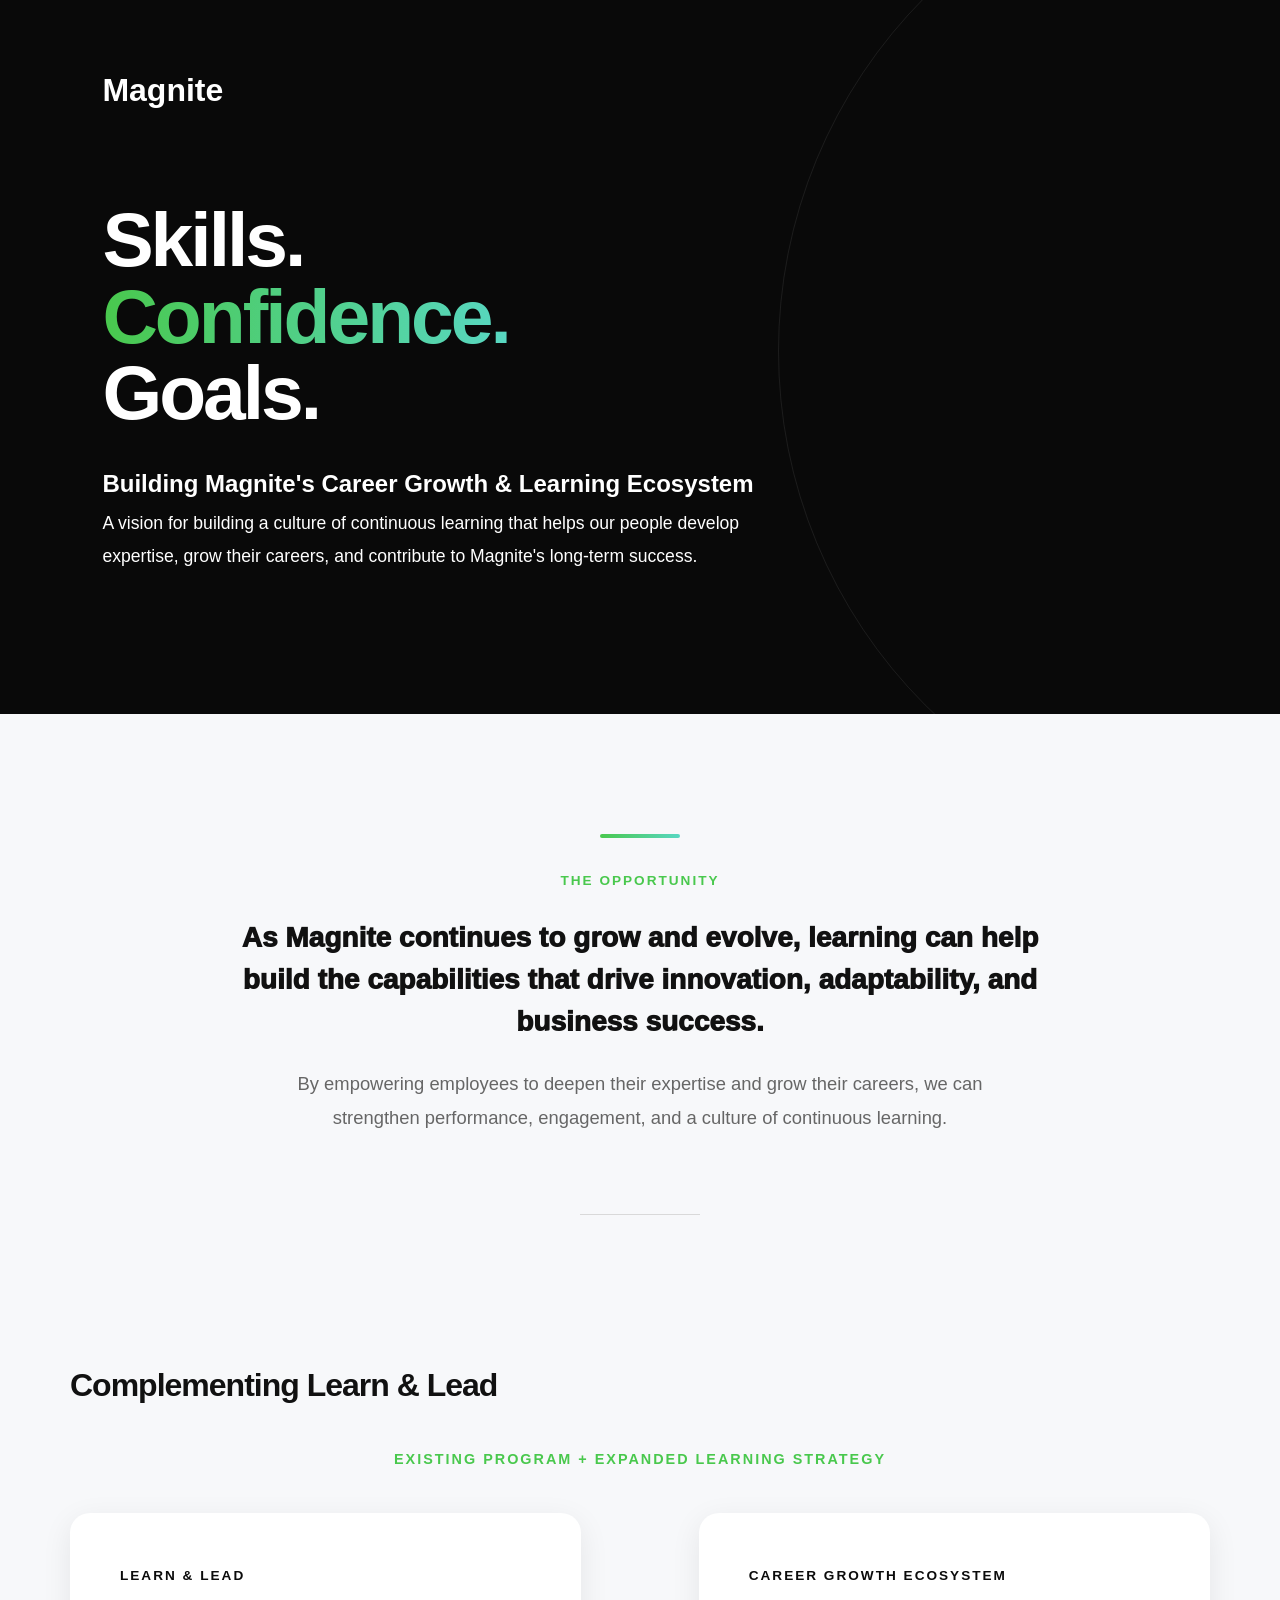
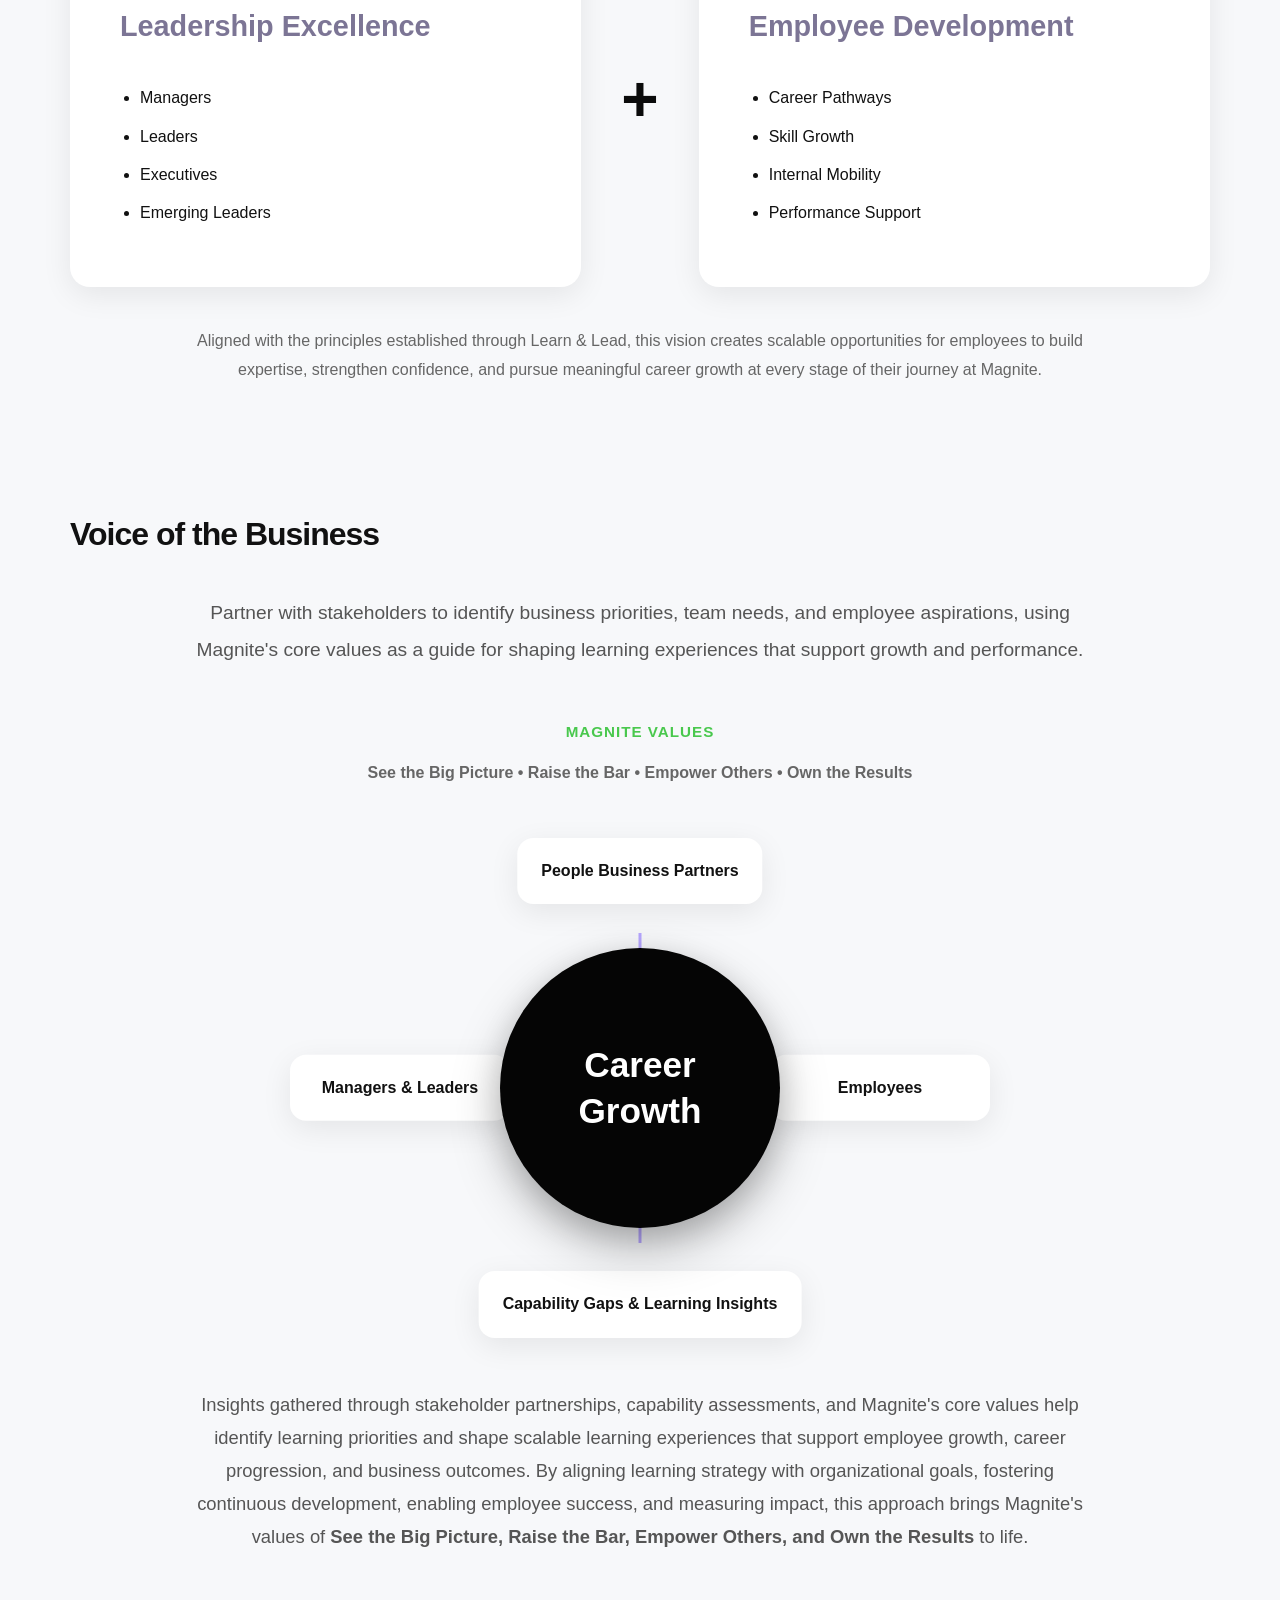
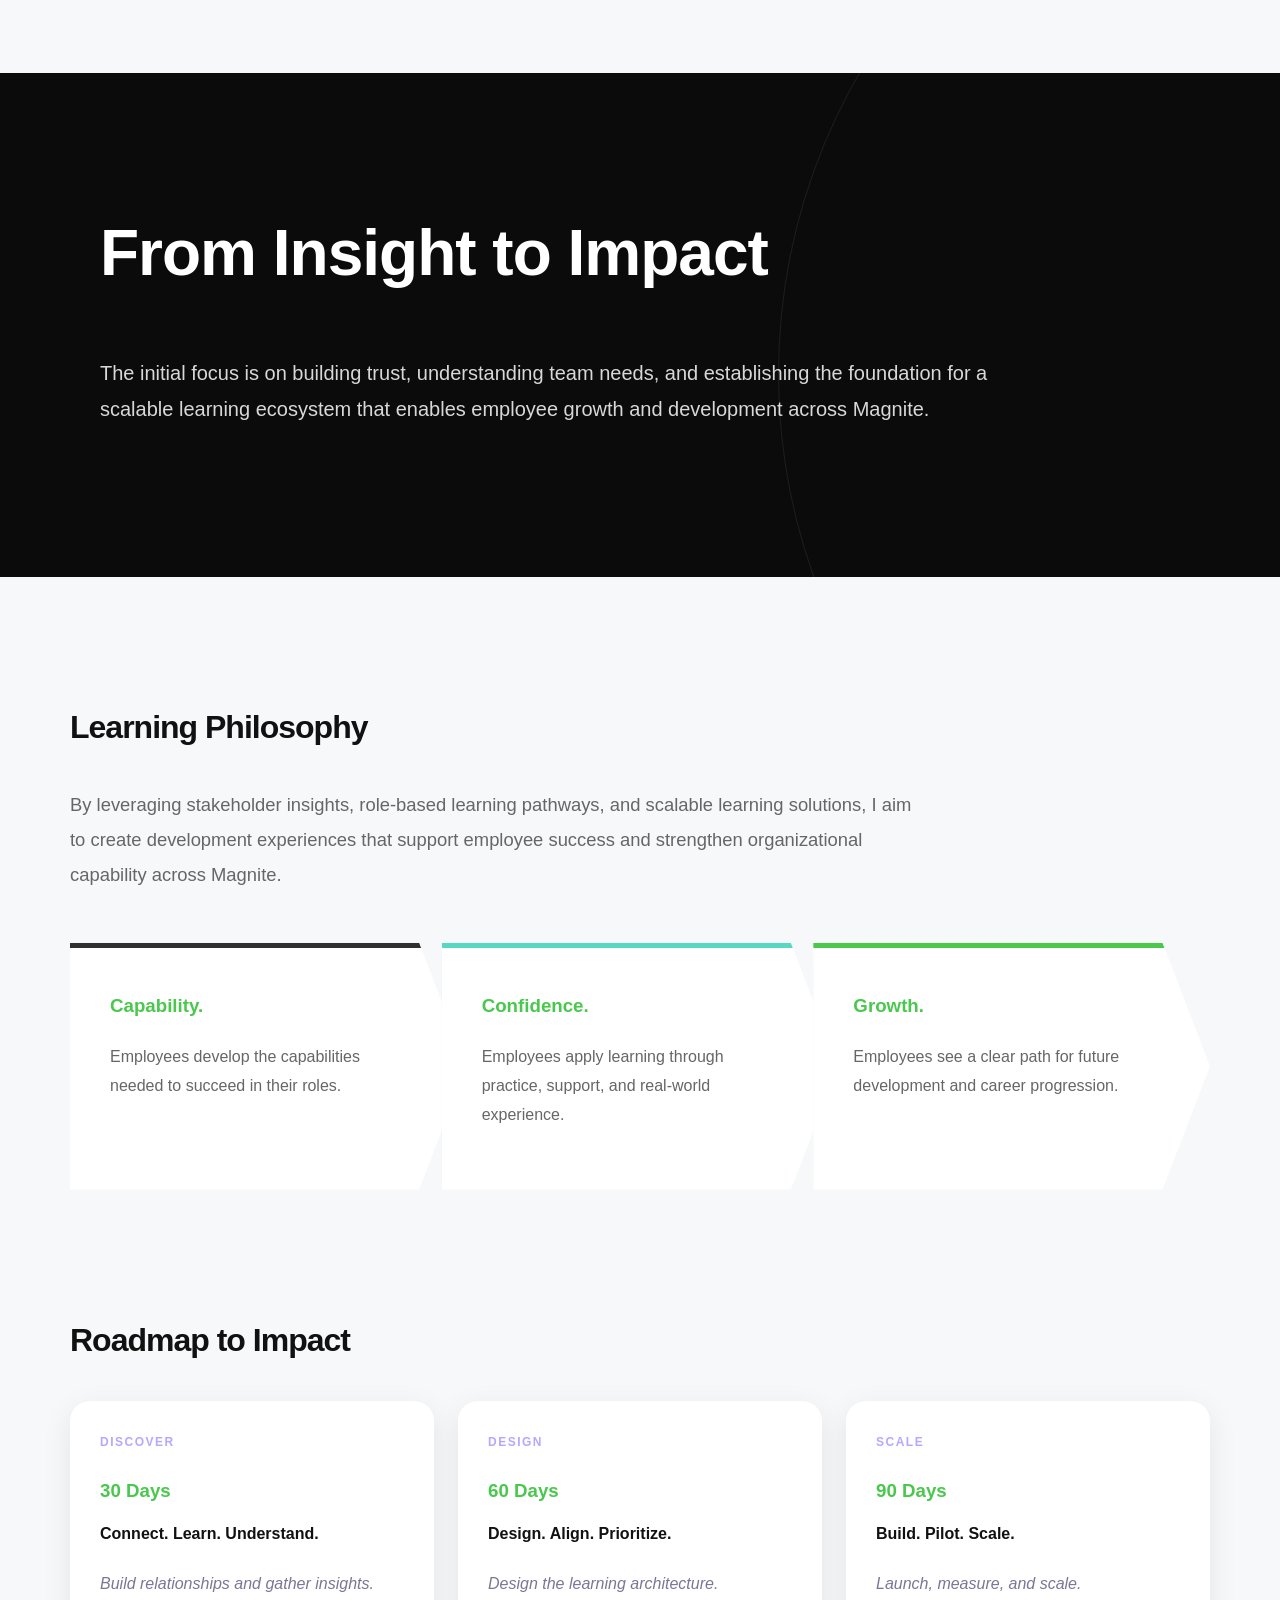
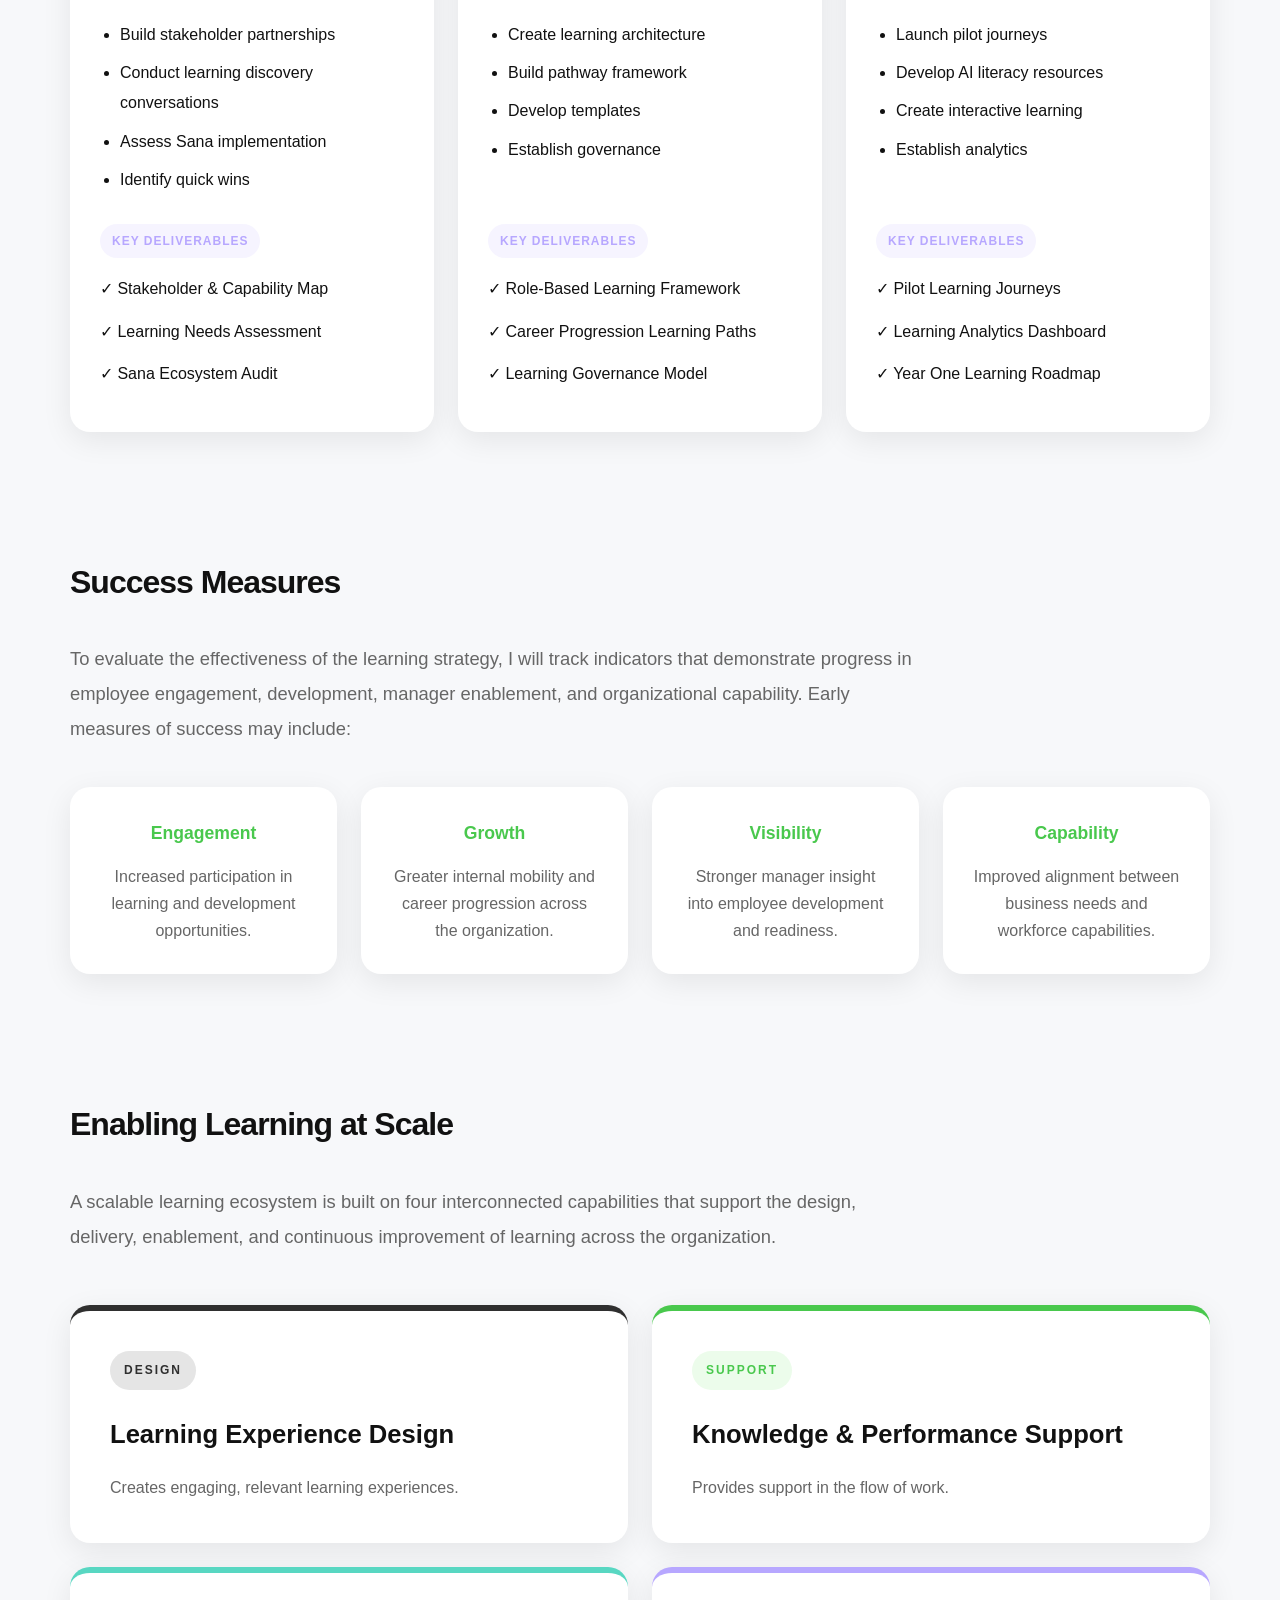
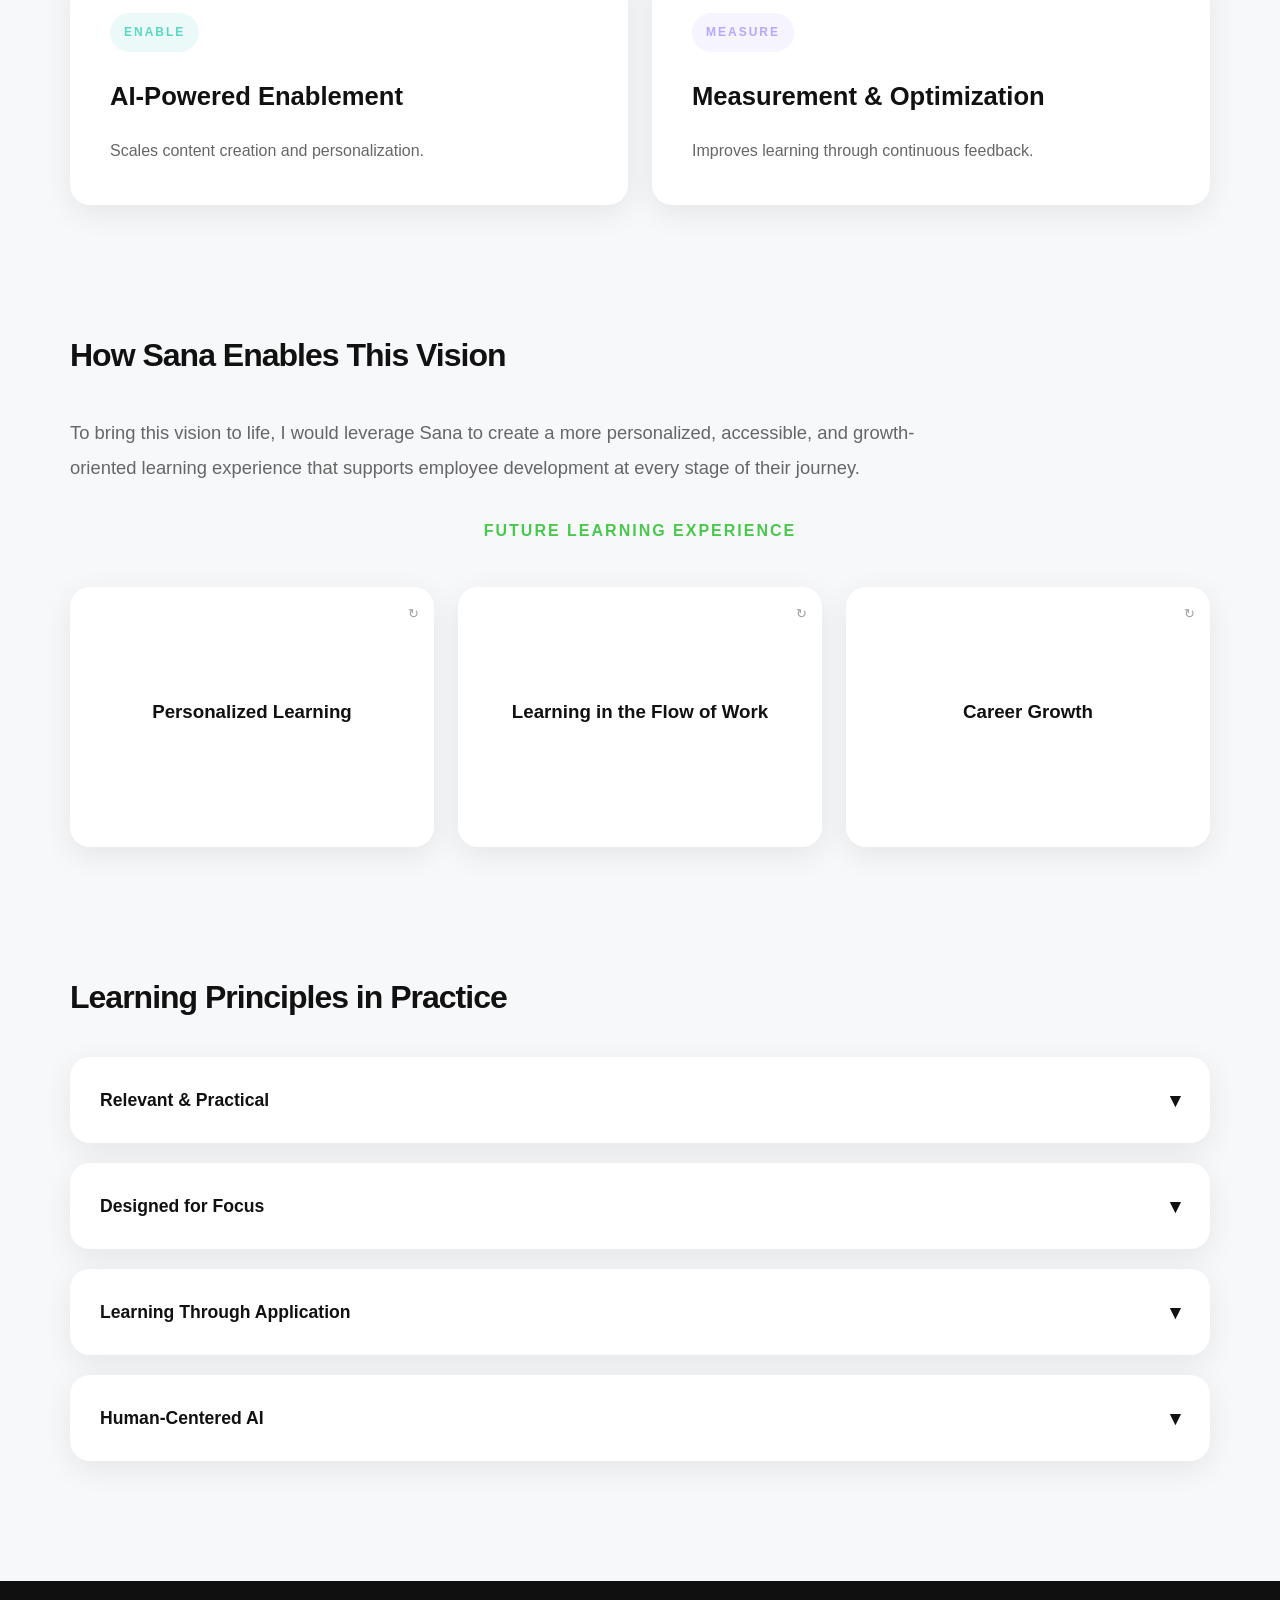
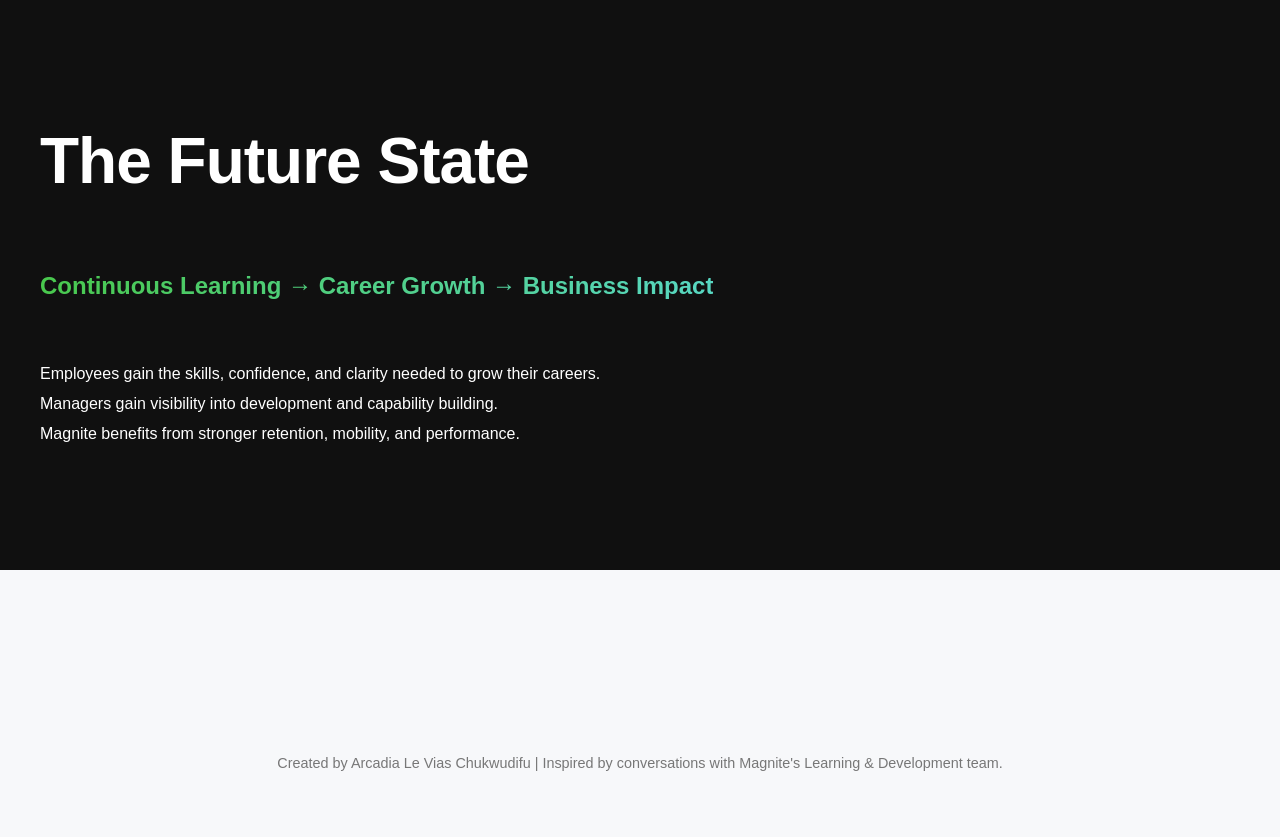
==== commit d3e77067: "Add files via upload" ====
--- a/index.html
+++ b/index.html
@@ -115,7 +115,8 @@
   <h2>Voice of the Business</h2>
 
   <p class="voice-intro">
-    Learning strategy begins by understanding business priorities, team needs, employee aspirations, and the values that shape how Magnite works and grows.
+    Partner with stakeholders to identify business priorities, team needs, and employee aspirations, using Magnite's core values as a guide for shaping learning experiences that support growth and performance.
+
   </p>
 
   <div class="values-banner">
@@ -169,7 +170,8 @@
   </div>
 
   <p class="voice-text">
-    Insights gathered through stakeholder partnerships, capability assessments, and Magnite's core values help identify learning priorities and inform scalable experiences that support employee growth, career progression, and business outcomes.
+   Insights gathered through stakeholder partnerships, capability assessments, and Magnite's core values help identify learning priorities and shape scalable learning experiences that support employee growth, career progression, and business outcomes. By aligning learning strategy with organizational goals, fostering continuous development, enabling employee success, and measuring impact, this approach brings Magnite's values of <b>See the Big Picture, Raise the Bar, Empower Others, and Own the Results </b> to life.
+
   </p>
 
 </section>
@@ -181,7 +183,8 @@
     <h2>From Insight to Impact</h2>
 
     <p class="section-intro">
-      Building trust, understanding team needs, and creating the foundation for a scalable learning ecosystem that supports employee growth across Magnite.
+      The initial focus is on building trust, understanding team needs, and establishing the foundation for a scalable learning ecosystem that enables employee growth and development across Magnite.
+
     </p>
 
   </div>
@@ -192,7 +195,8 @@
   <h2>Learning Philosophy</h2>
 
   <p class="section-intro">
-    Learning should help employees build capability, apply their skills with confidence, and create opportunities for long-term career growth.
+ By leveraging stakeholder insights, role-based learning pathways, and scalable learning solutions, I aim to create development experiences that support employee success and strengthen organizational capability across Magnite.
+
   </p>
 
   <div class="philosophy-flow">
@@ -361,7 +365,8 @@
   <h2>Success Measures</h2>
 
   <p class="section-intro">
-    Learning should create meaningful outcomes for employees, managers, and the business. Early indicators of success may include:
+   To evaluate the effectiveness of the learning strategy, I will track indicators that demonstrate progress in employee engagement, development, manager enablement, and organizational capability. Early measures of success may include:
+
   </p>
 
   <div class="success-grid">
@@ -394,7 +399,7 @@
   <h2>Enabling Learning at Scale</h2>
 
   <p class="section-intro">
-    A sustainable learning ecosystem requires four core capabilities that support engaging experiences, accessible performance support, scalable content development, and continuous improvement.
+    A scalable learning ecosystem is built on four interconnected capabilities that support the design, delivery, enablement, and continuous improvement of learning across the organization.
   </p>
 
  <div class="scale-framework">
@@ -471,7 +476,7 @@
   <h2>How Sana Enables This Vision</h2>
 
   <p class="section-intro">
-    Transforming Sana from a content repository into a personalized learning ecosystem that supports career growth, performance, and continuous learning.
+  To bring this vision to life, I would leverage Sana to create a more personalized, accessible, and growth-oriented learning experience that supports employee development at every stage of their journey.
   </p>
 
   <h3 class="future-experience-title">
--- a/style.css
+++ b/style.css
@@ -1089,80 +1089,89 @@
 */
 
 .flip-card{
-background:transparent;
-width:100%;
-height:260px;
-perspective:1000px;
+  background:transparent;
+  width:100%;
+  height:260px;
+  perspective:1000px;
+  cursor:pointer;
+  -webkit-tap-highlight-color:transparent;
+  touch-action:manipulation;
 }
 
 .flip-card-inner{
-position:relative;
-width:100%;
-height:100%;
-
-text-align:center;
-
-transition:transform .8s;
-
-transform-style:preserve-3d;
-}
-
-.flip-card:hover .flip-card-inner{
-transform:rotateY(180deg);
+  position:relative;
+  width:100%;
+  height:100%;
+
+  text-align:center;
+  transition:transform .8s;
+  transform-style:preserve-3d;
+}
+
+.flip-card.flipped .flip-card-inner{
+  transform:rotateY(180deg);
+}
+
+@media (hover:hover) and (pointer:fine){
+  .flip-card:hover .flip-card-inner{
+    transform:rotateY(180deg);
+  }
+
+  .flip-card:hover .flip-hint{
+    color:var(--green);
+  }
 }
 
 .flip-card-front,
 .flip-card-back{
-position:absolute;
-
-width:100%;
-height:100%;
-
-border-radius:20px;
-
-box-shadow:var(--shadow);
-
-backface-visibility:hidden;
-
-display:flex;
-flex-direction:column;
-justify-content:center;
-align-items:center;
-
-padding:30px;
+  position:absolute;
+  width:100%;
+  height:100%;
+
+  border-radius:20px;
+  box-shadow:var(--shadow);
+  backface-visibility:hidden;
+
+  display:flex;
+  flex-direction:column;
+  justify-content:center;
+  align-items:center;
+
+  padding:30px;
 }
 
 .flip-card-front{
-background:var(--card);
+  background:var(--card);
 }
 
 .flip-card-front h3{
-color:var(--text);
+  color:var(--text);
 }
 
 .flip-card-back{
-background:#0b0b0b;
-color:white;
-transform:rotateY(180deg);
+  background:#0b0b0b;
+  color:white;
+  transform:rotateY(180deg);
 }
 
 .flip-card-back p{
-margin-bottom:10px;
+  margin-bottom:10px;
 }
 
 .flip-hint{
-position:absolute;
-top:15px;
-right:15px;
-
-font-size:.8rem;
-color:#888;
-
-opacity:.8;
-}
-
-.flip-card:hover .flip-hint{
-color:var(--green);
+  position:absolute;
+  top:15px;
+  right:15px;
+
+  font-size:.8rem;
+  color:#888;
+  opacity:.8;
+}
+
+@media (prefers-reduced-motion: reduce){
+  .flip-card-inner{
+    transition:none;
+  }
 }
 
 /*
@@ -1350,7 +1359,6 @@
 color:#777;
 font-size:.9rem;
 }
-
 /*
 ========================================
 MOBILE
@@ -1359,88 +1367,128 @@
 
 @media(max-width:900px){
 
-.hero{
-padding:60px 30px;
-}
-
-.hero h1{
-font-size:4rem;
-}
-
-.three-column{
-grid-template-columns:1fr;
-}
-
-.toolkit{
-grid-template-columns:1fr;
-}
-
-.journey,
-.journey-line{
-flex-direction:column;
-}
-
-.roadmap-flow{
-flex-direction:column;
-}
-
-.flow-arrow{
-transform:rotate(90deg);
-}
-
-.ecosystem-container{
-width:100%;
-height:auto;
-
-
-display:flex;
-flex-direction:column;
-align-items:center;
-gap:20px;
-
-
-}
-
-.ecosystem-center{
-position:relative;
-width:220px;
-height:220px;
-
-
-top:auto;
-left:auto;
-transform:none;
-
-
-}
-
-.ecosystem-title{
-font-size:1.6rem;
-}
-
-.ecosystem-node{
-position:relative;
-
-
-top:auto;
-left:auto;
-right:auto;
-bottom:auto;
-
-transform:none;
-
-
-}
-
-.connector{
-display:none;
-}
-
-.impact-banner h2{
-font-size:2.75rem;
-}
-
-.impact-content{
-padding:0 30px;
-}
-}
+  .hero{
+    padding:60px 30px;
+  }
+
+  .hero h1{
+    font-size:4rem;
+  }
+
+  .three-column{
+    grid-template-columns:1fr;
+  }
+
+  .toolkit{
+    grid-template-columns:1fr;
+  }
+
+  .journey,
+  .journey-line{
+    flex-direction:column;
+  }
+
+  .roadmap-flow{
+    flex-direction:column;
+  }
+
+  .flow-arrow{
+    transform:rotate(90deg);
+  }
+
+  /* VOICE OF THE BUSINESS - MOBILE */
+  .ecosystem-container{
+    position:relative;
+    width:100%;
+    max-width:420px;
+    height:auto;
+    margin:40px auto 0;
+    padding-top:20px;
+
+    display:grid;
+    grid-template-columns:repeat(2, minmax(0, 1fr));
+    grid-template-areas:
+      "top top"
+      "left right"
+      "bottom bottom"
+      "center center";
+    column-gap:14px;
+    row-gap:24px;
+    justify-items:stretch;
+    align-items:start;
+  }
+
+  .ecosystem-container::before{
+    content:"";
+    position:absolute;
+    left:50%;
+    top:76px;
+    bottom:110px;
+    width:2px;
+    transform:translateX(-50%);
+    background:var(--lavender);
+    opacity:.45;
+  }
+
+  .connector{
+    display:none;
+  }
+
+  .ecosystem-node{
+    position:relative;
+    inset:auto;
+    transform:none;
+
+    width:100%;
+    min-width:0;
+
+    padding:16px 18px;
+    font-size:.95rem;
+    z-index:1;
+  }
+
+  .ecosystem-node.top{
+    grid-area:top;
+  }
+
+  .ecosystem-node.left{
+    grid-area:left;
+  }
+
+  .ecosystem-node.right{
+    grid-area:right;
+  }
+
+  .ecosystem-node.bottom{
+    grid-area:bottom;
+  }
+
+  .ecosystem-center{
+    grid-area:center;
+    position:relative;
+    inset:auto;
+    transform:none;
+
+    width:min(220px, 70vw);
+    height:min(220px, 70vw);
+    margin:8px auto 0;
+  }
+
+  .ecosystem-title{
+    font-size:1.45rem;
+  }
+
+  .impact-banner h2{
+    font-size:2.75rem;
+  }
+
+  .impact-content{
+    padding:0 30px;
+  }
+
+  .flip-card{
+    cursor:pointer;
+    -webkit-tap-highlight-color:transparent;
+    touch-action:manipulation;
+  }
+}
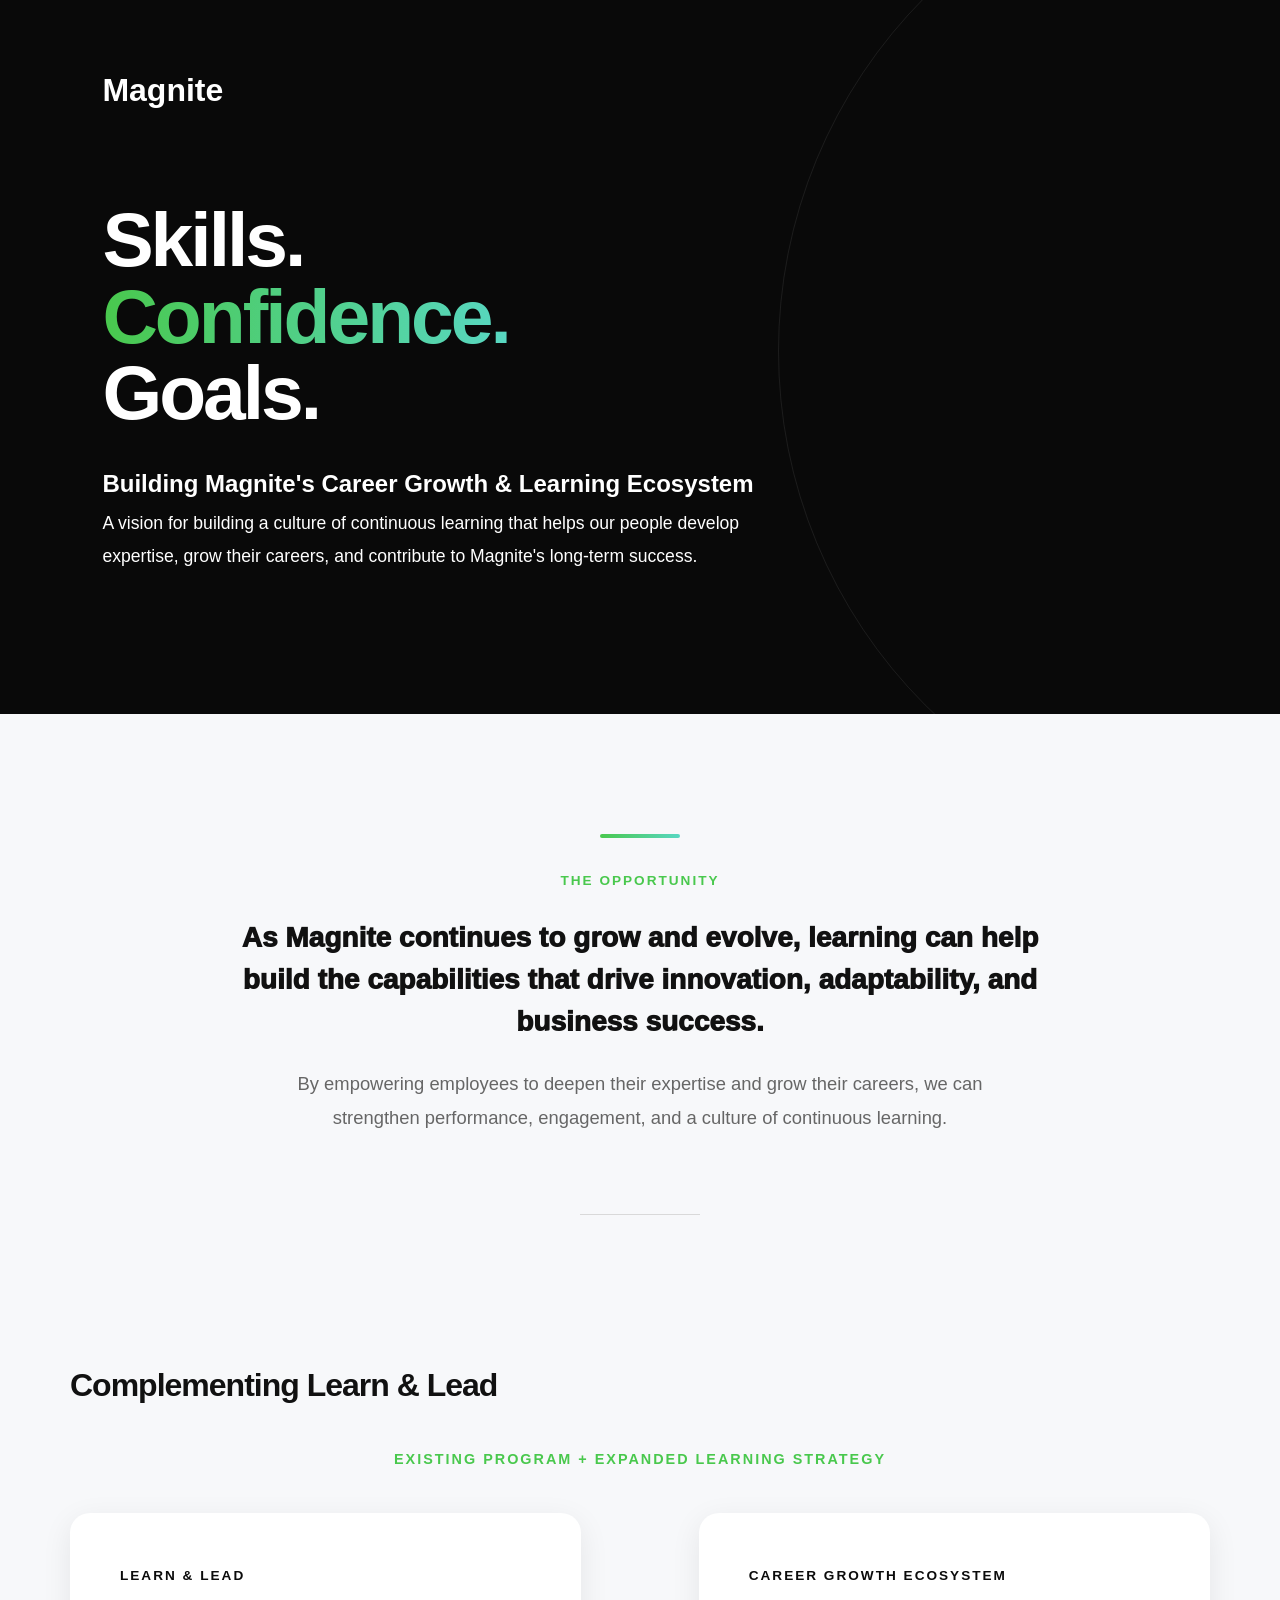
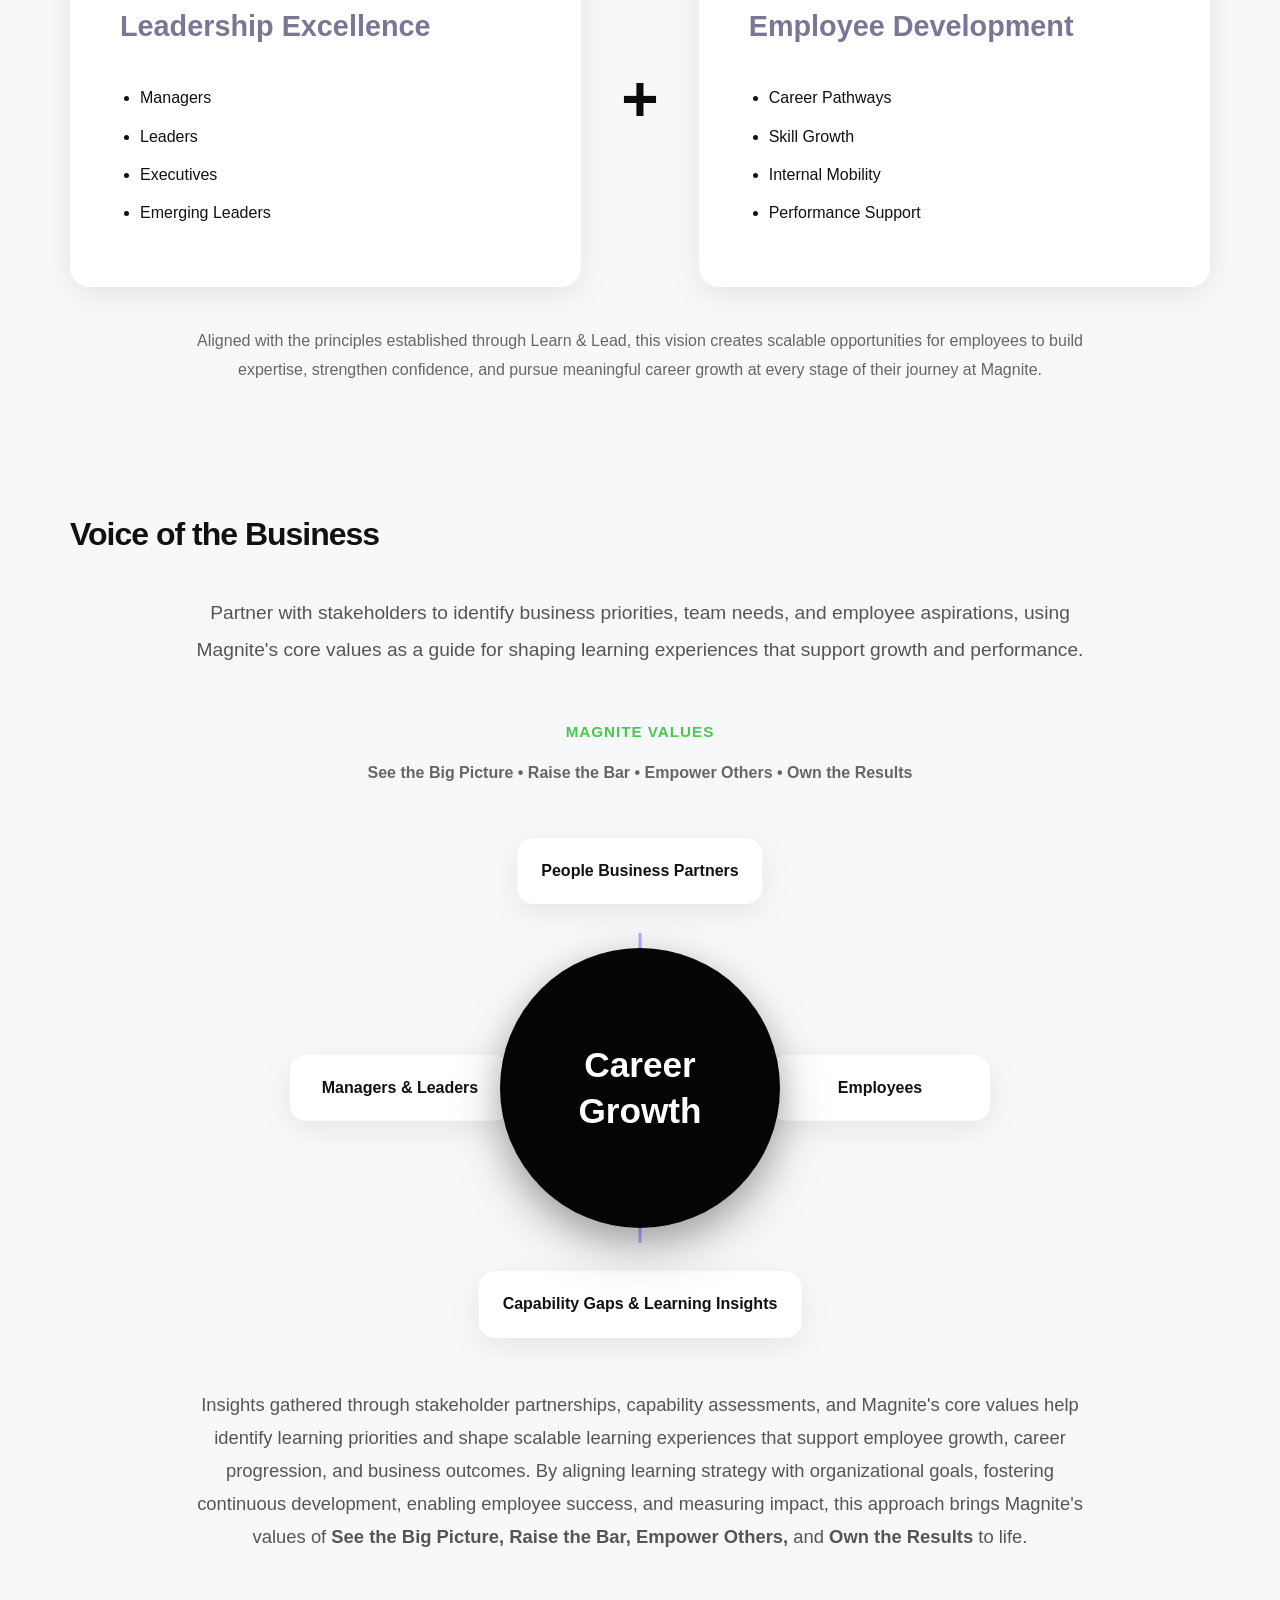
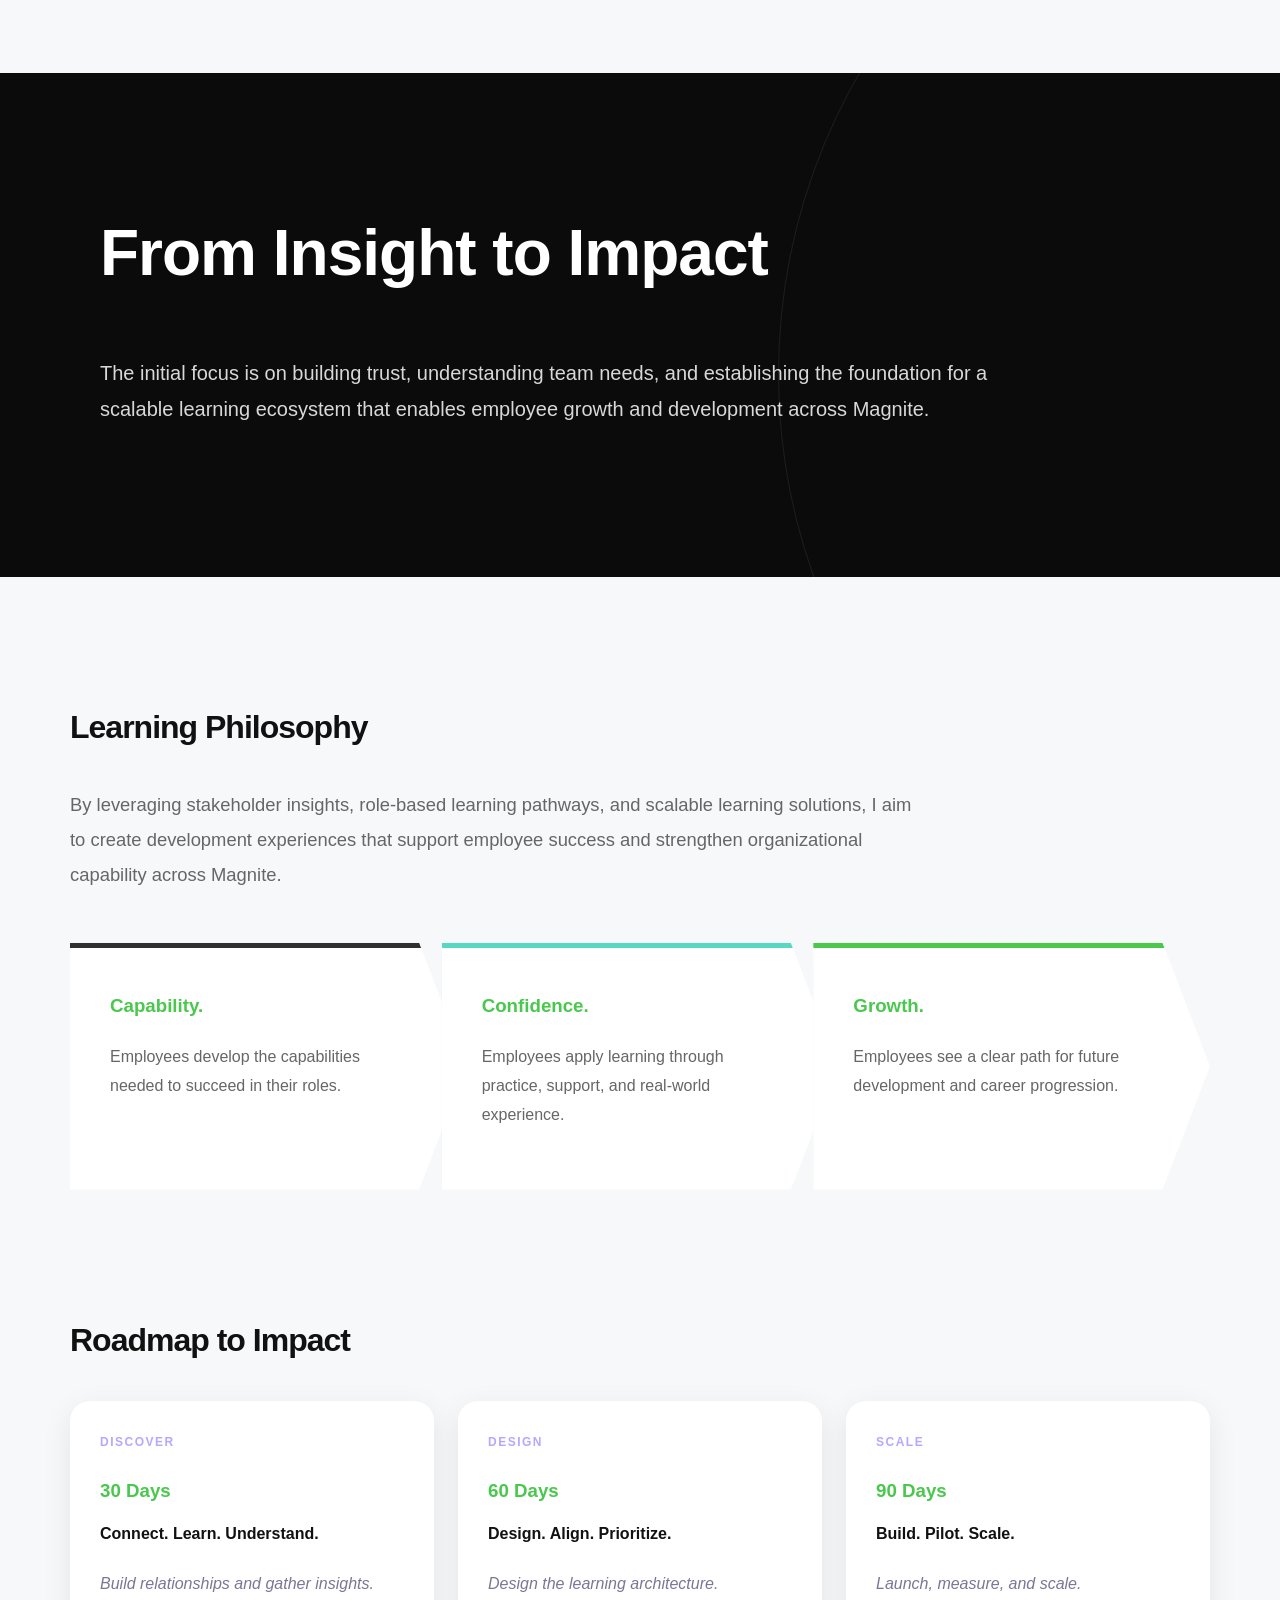
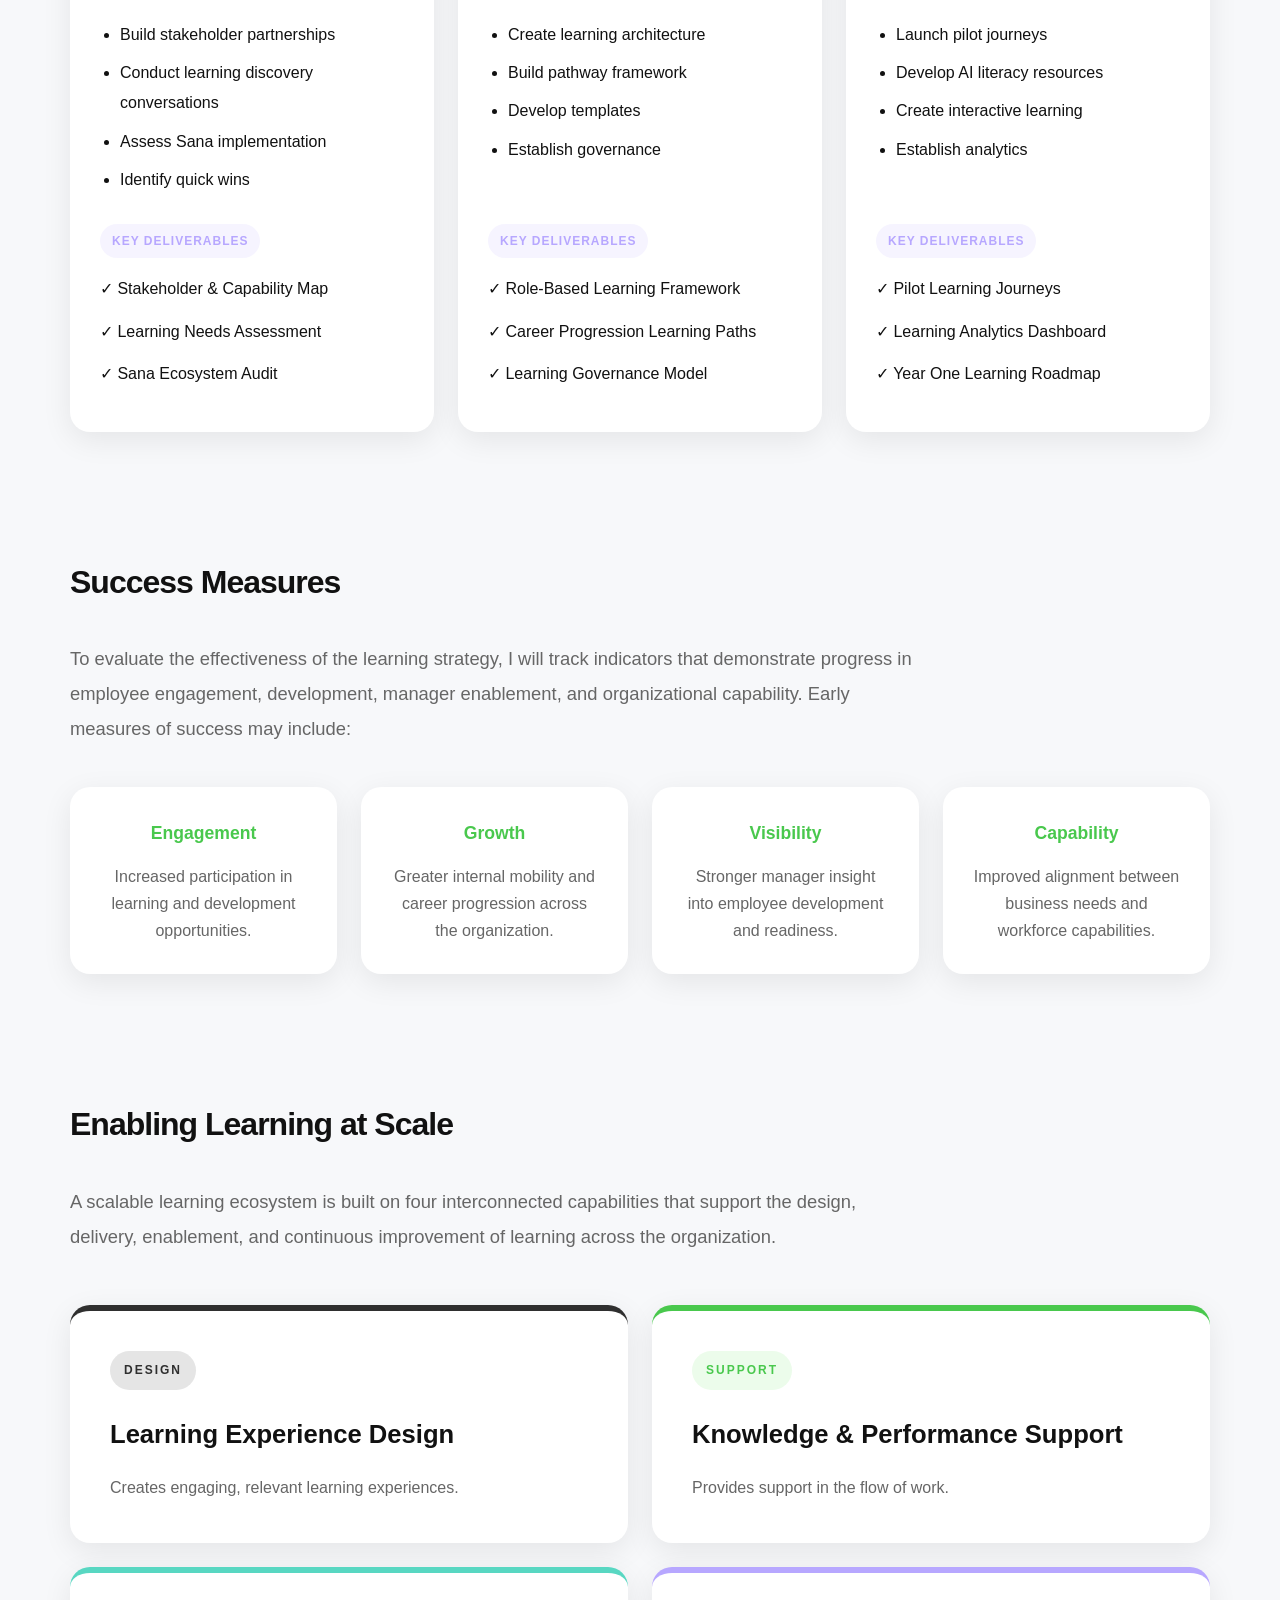
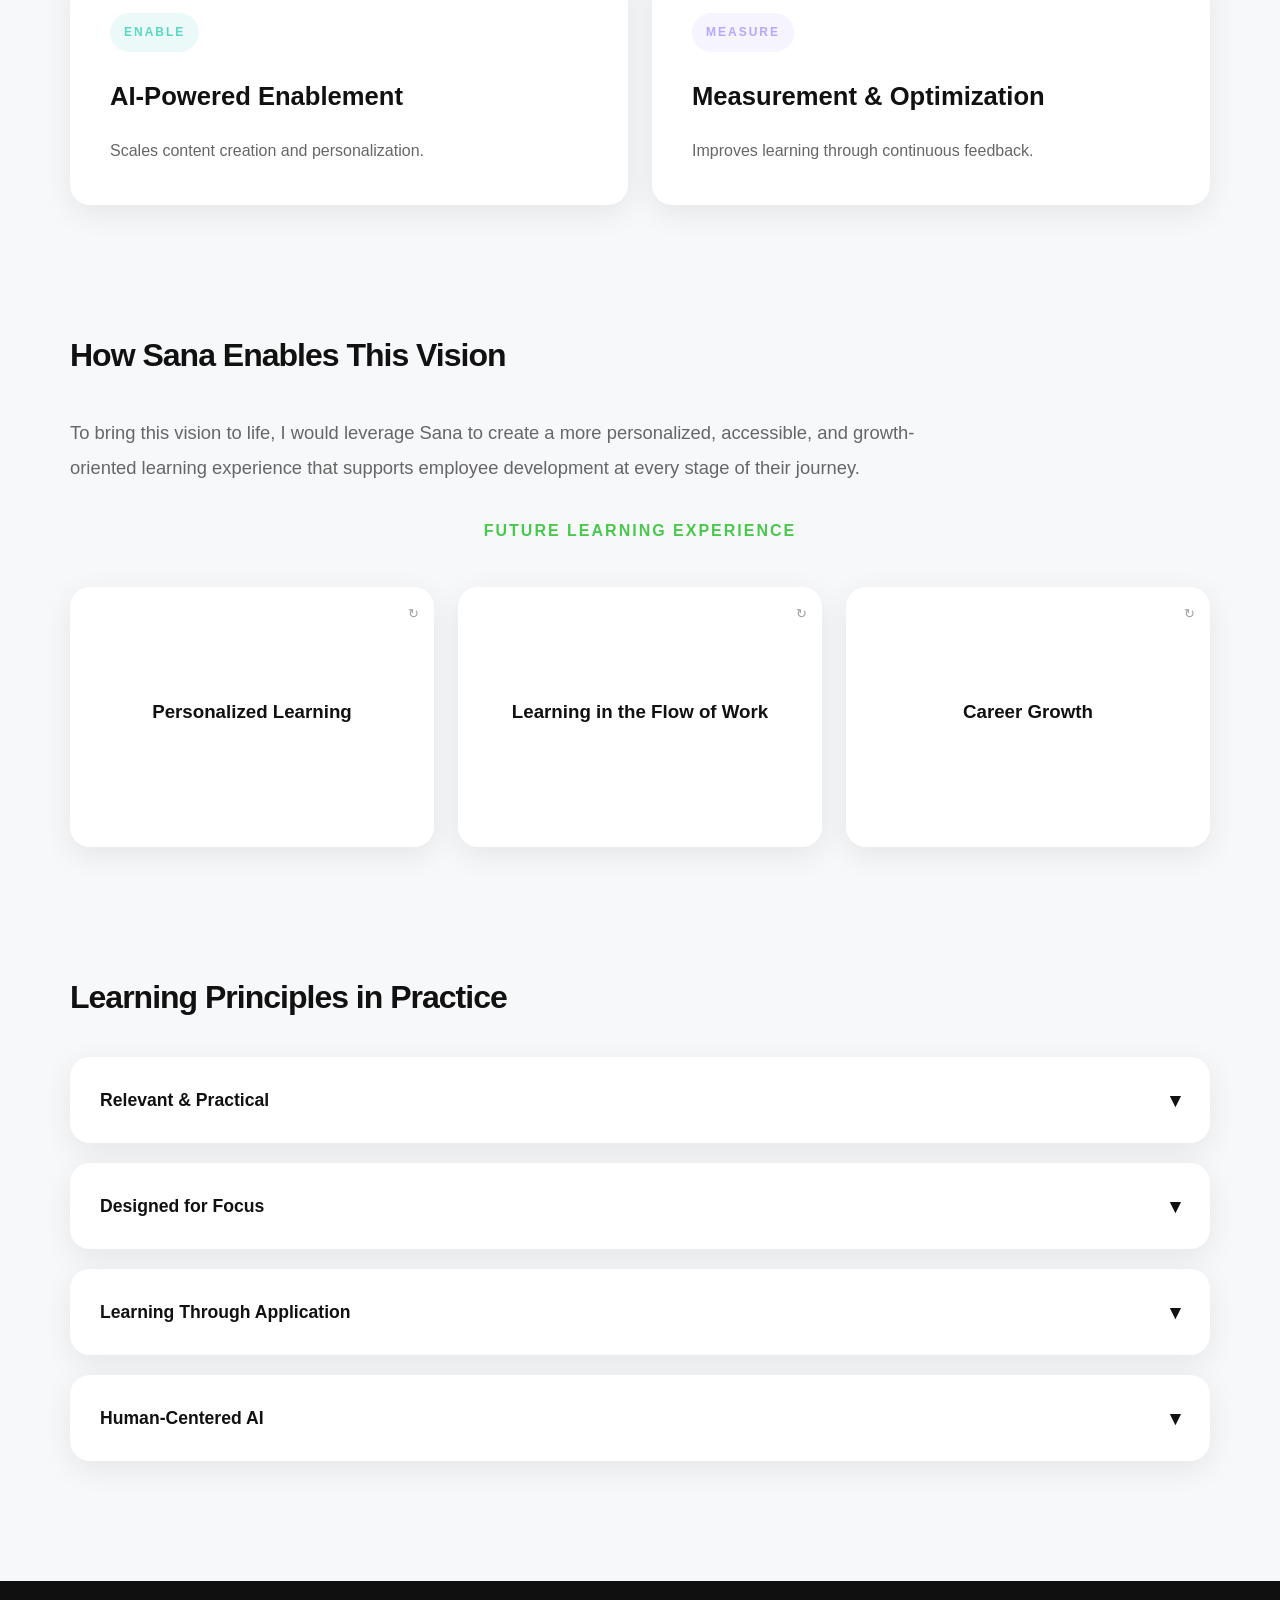
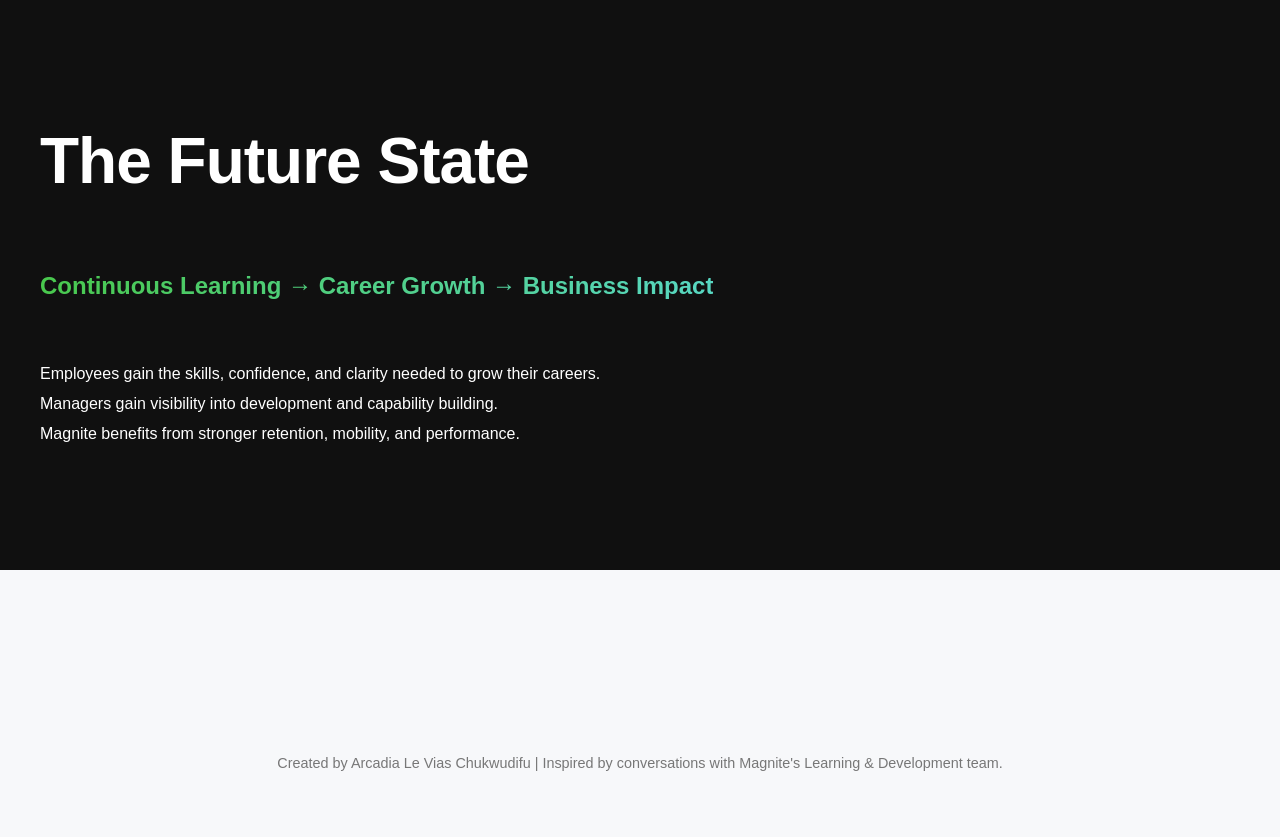
==== commit bf53c5e9: "Add files via upload" ====
--- a/index.html
+++ b/index.html
@@ -170,7 +170,7 @@
   </div>
 
   <p class="voice-text">
-   Insights gathered through stakeholder partnerships, capability assessments, and Magnite's core values help identify learning priorities and shape scalable learning experiences that support employee growth, career progression, and business outcomes. By aligning learning strategy with organizational goals, fostering continuous development, enabling employee success, and measuring impact, this approach brings Magnite's values of <b>See the Big Picture, Raise the Bar, Empower Others, and Own the Results </b> to life.
+   Insights gathered through stakeholder partnerships, capability assessments, and Magnite's core values help identify learning priorities and shape scalable learning experiences that support employee growth, career progression, and business outcomes. By aligning learning strategy with organizational goals, fostering continuous development, enabling employee success, and measuring impact, this approach brings Magnite's values of <b>See the Big Picture, Raise the Bar, Empower Others, </b>and <b>Own the Results </b> to life.
 
   </p>
 
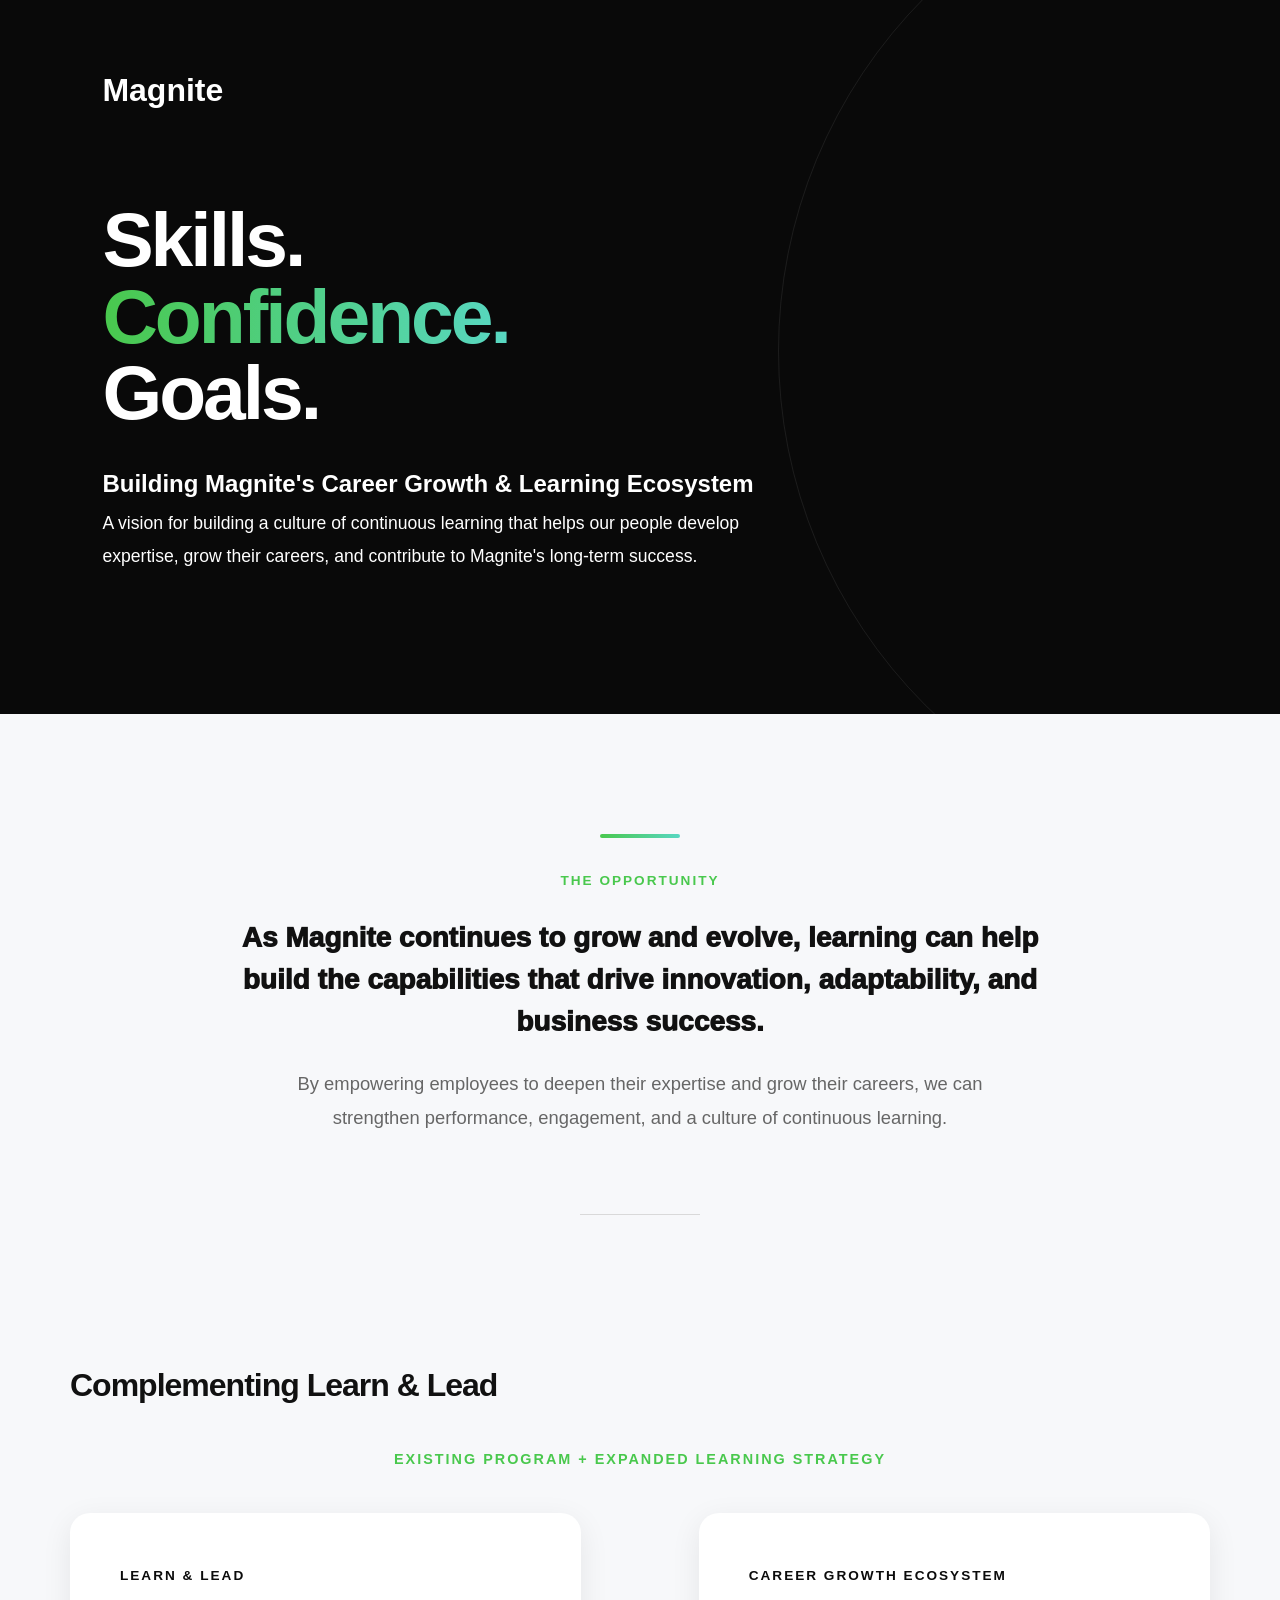
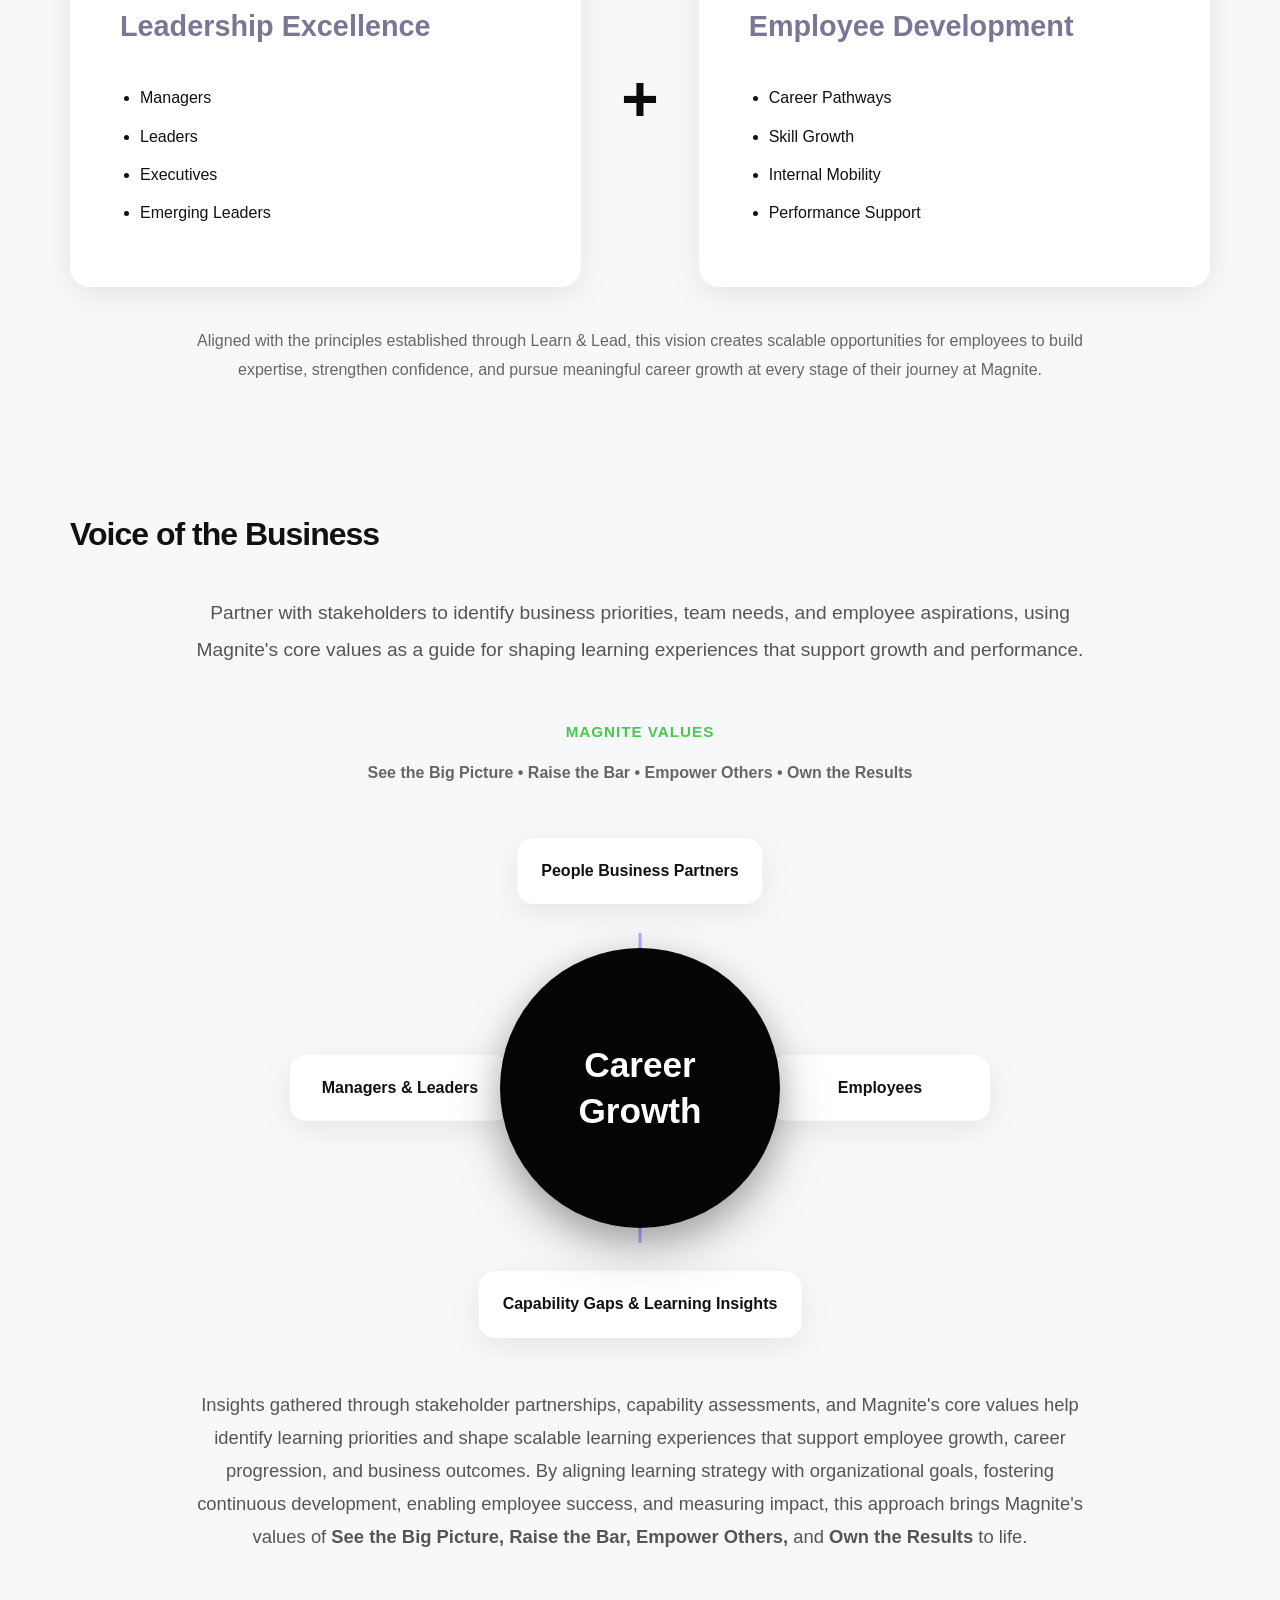
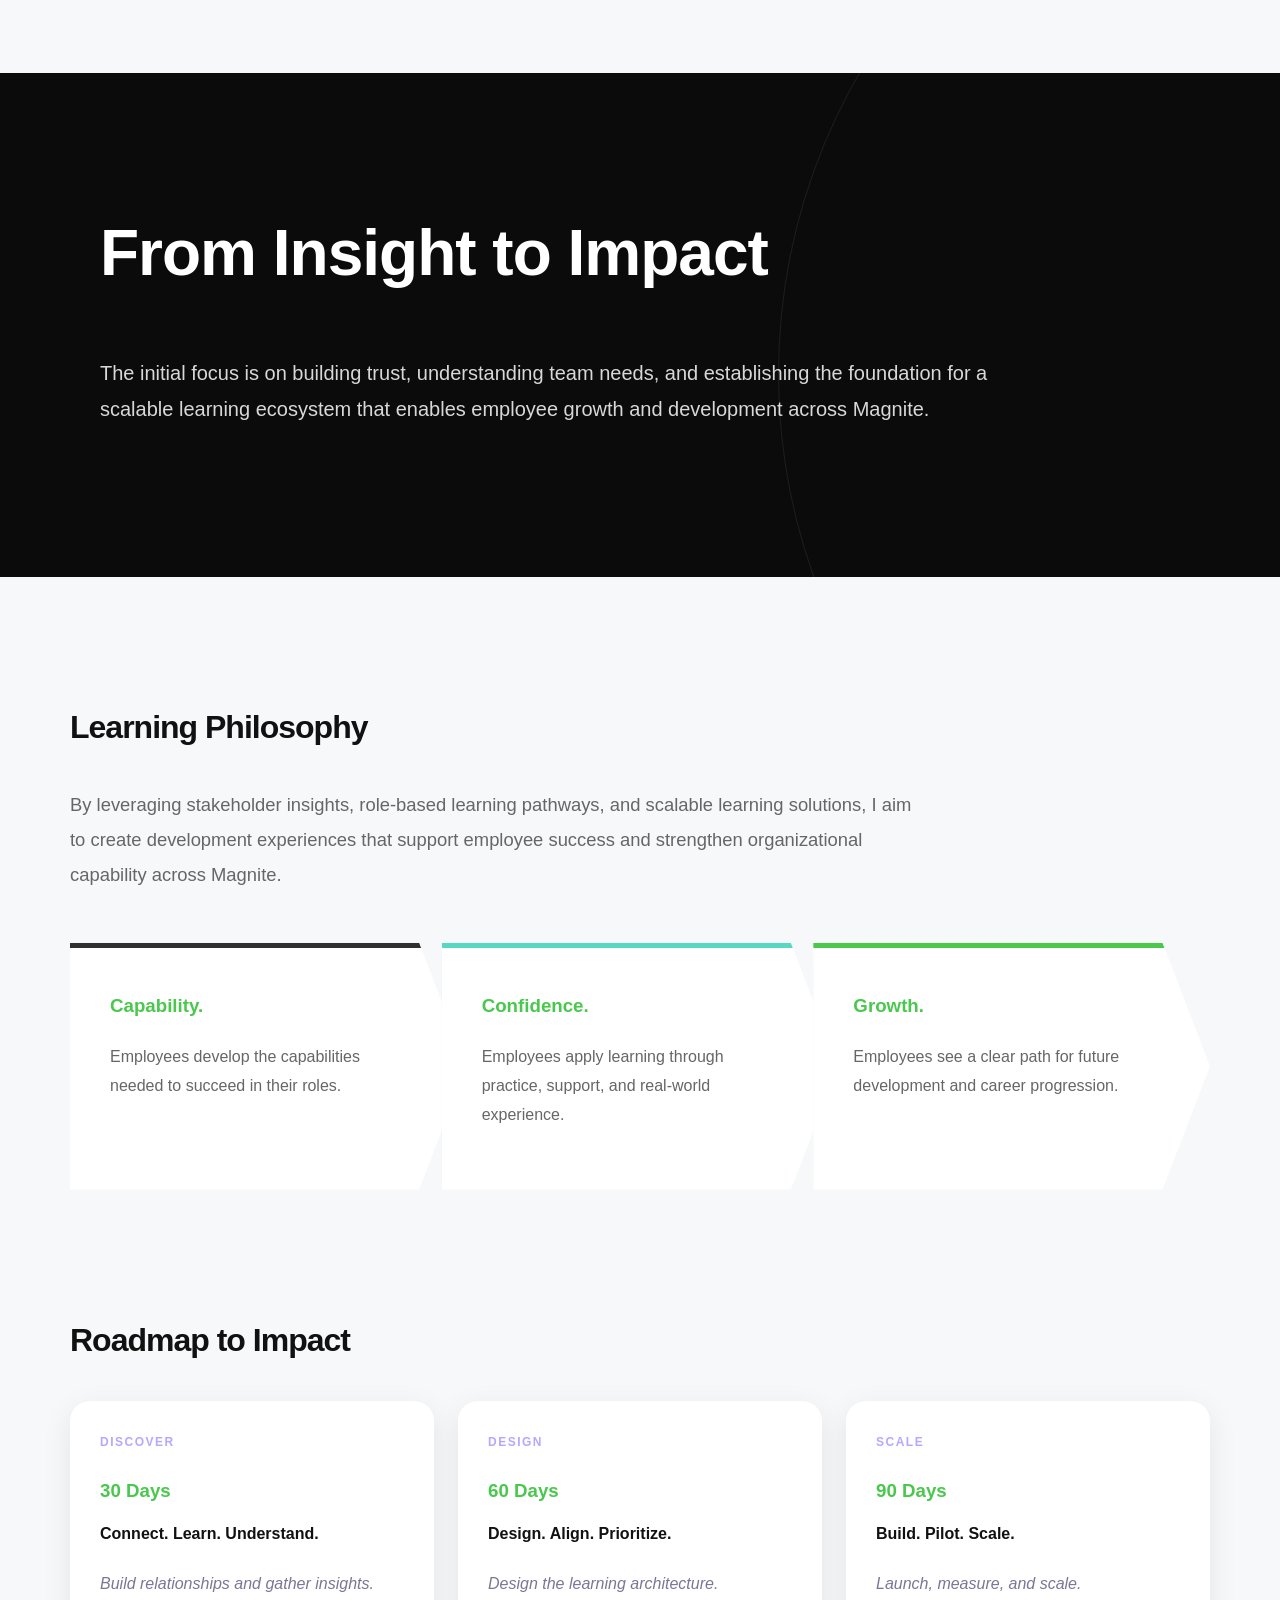
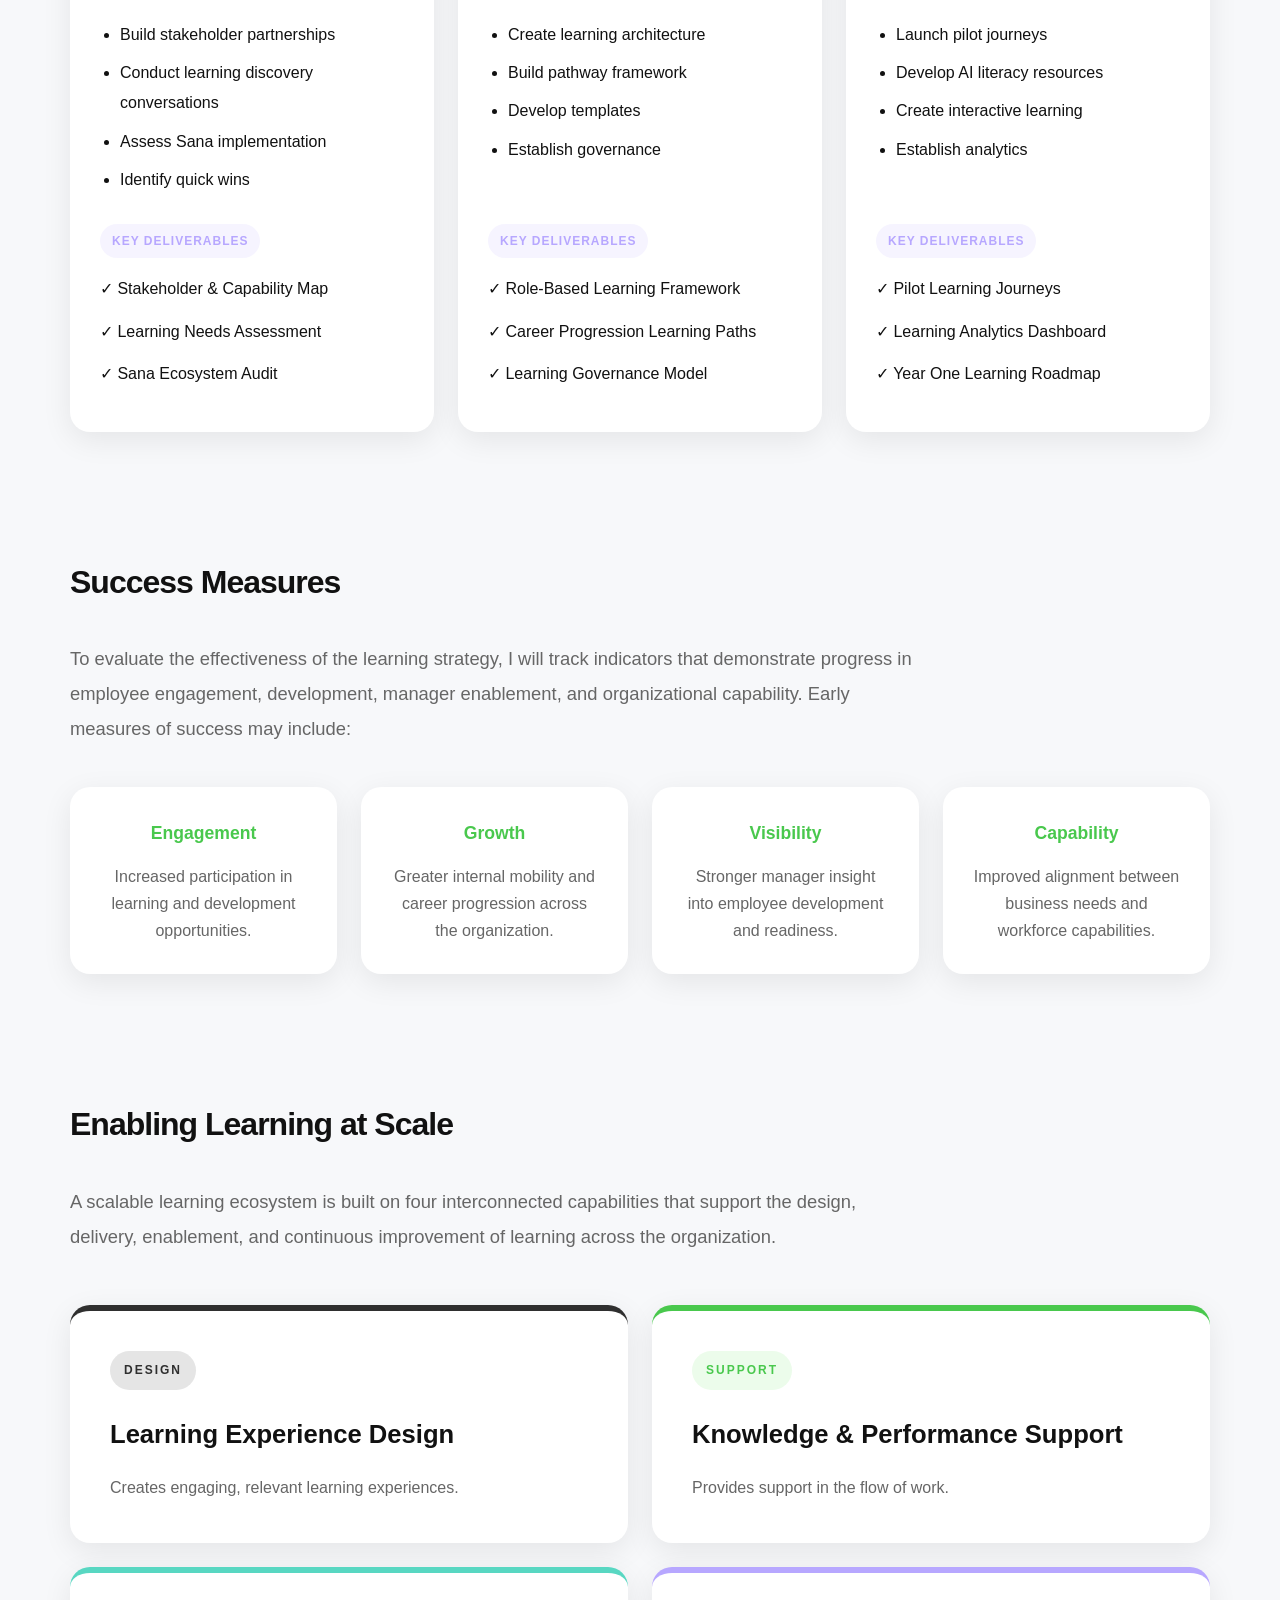
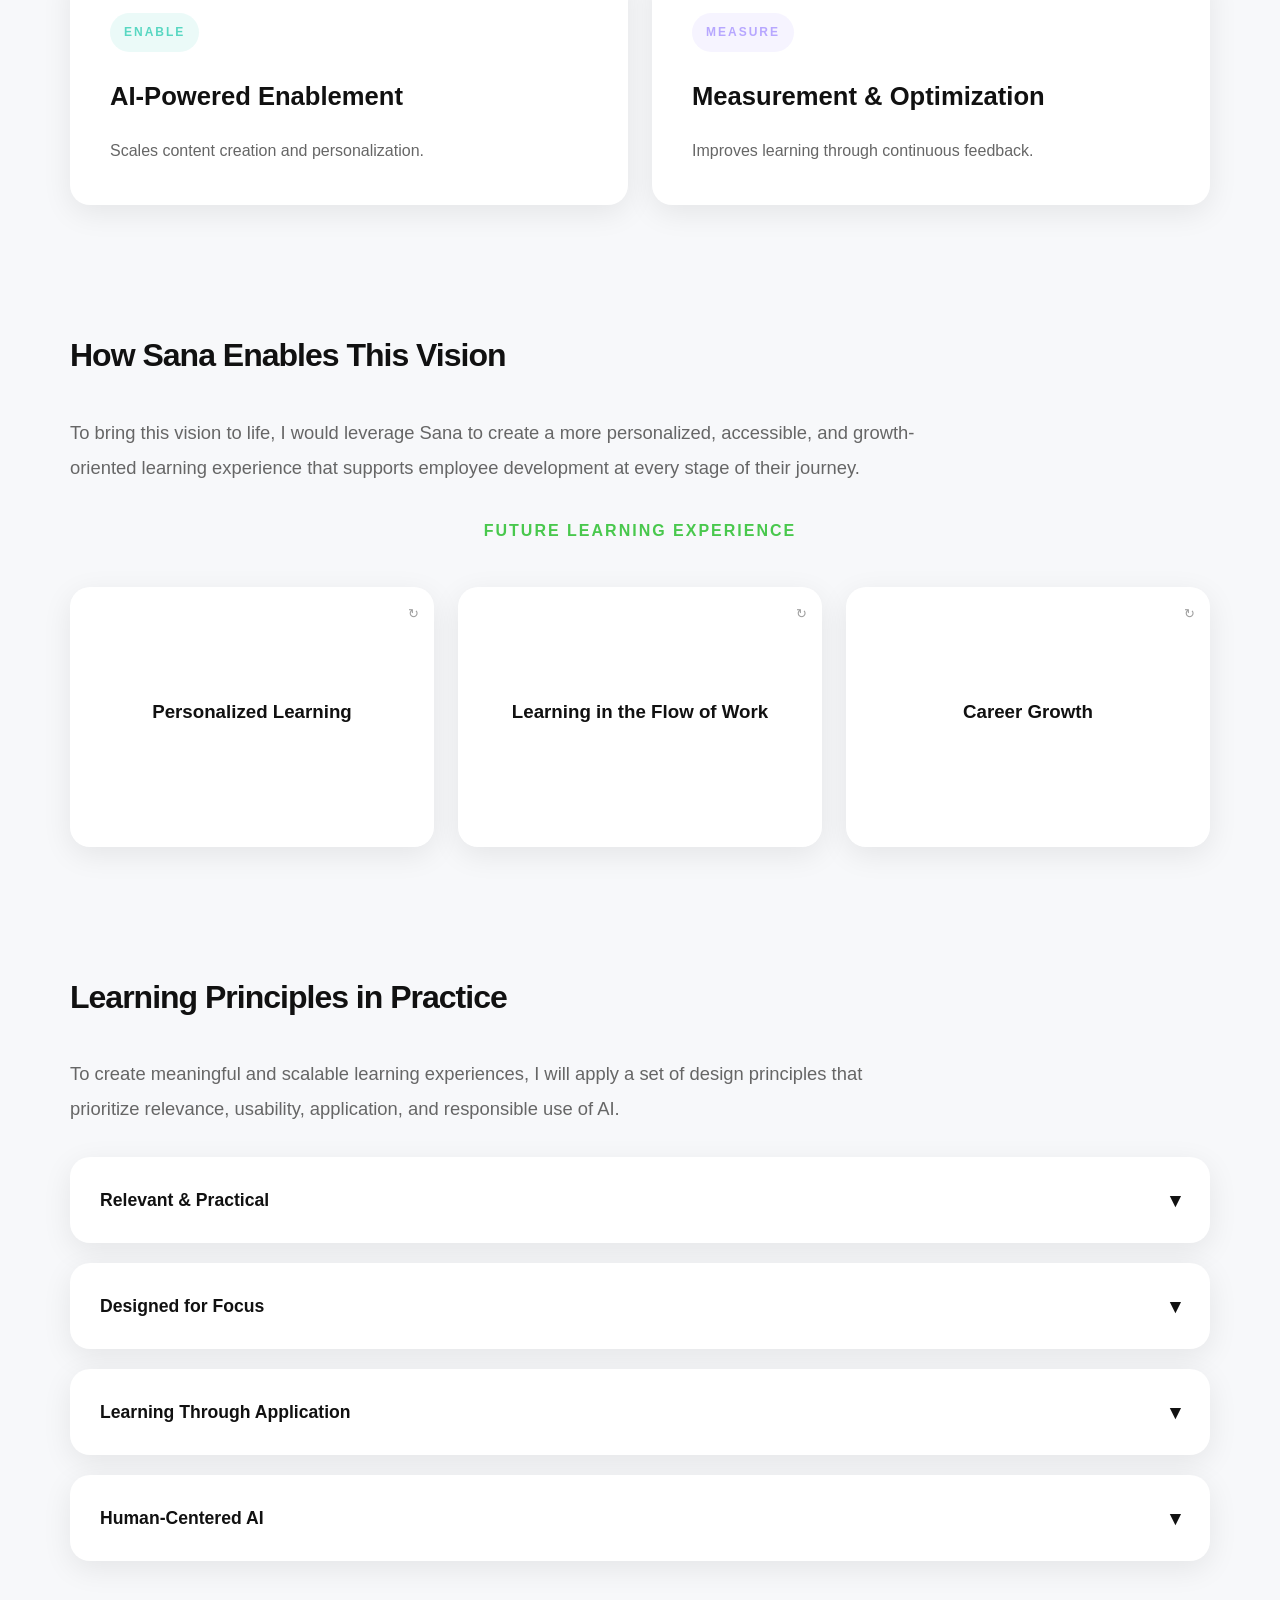
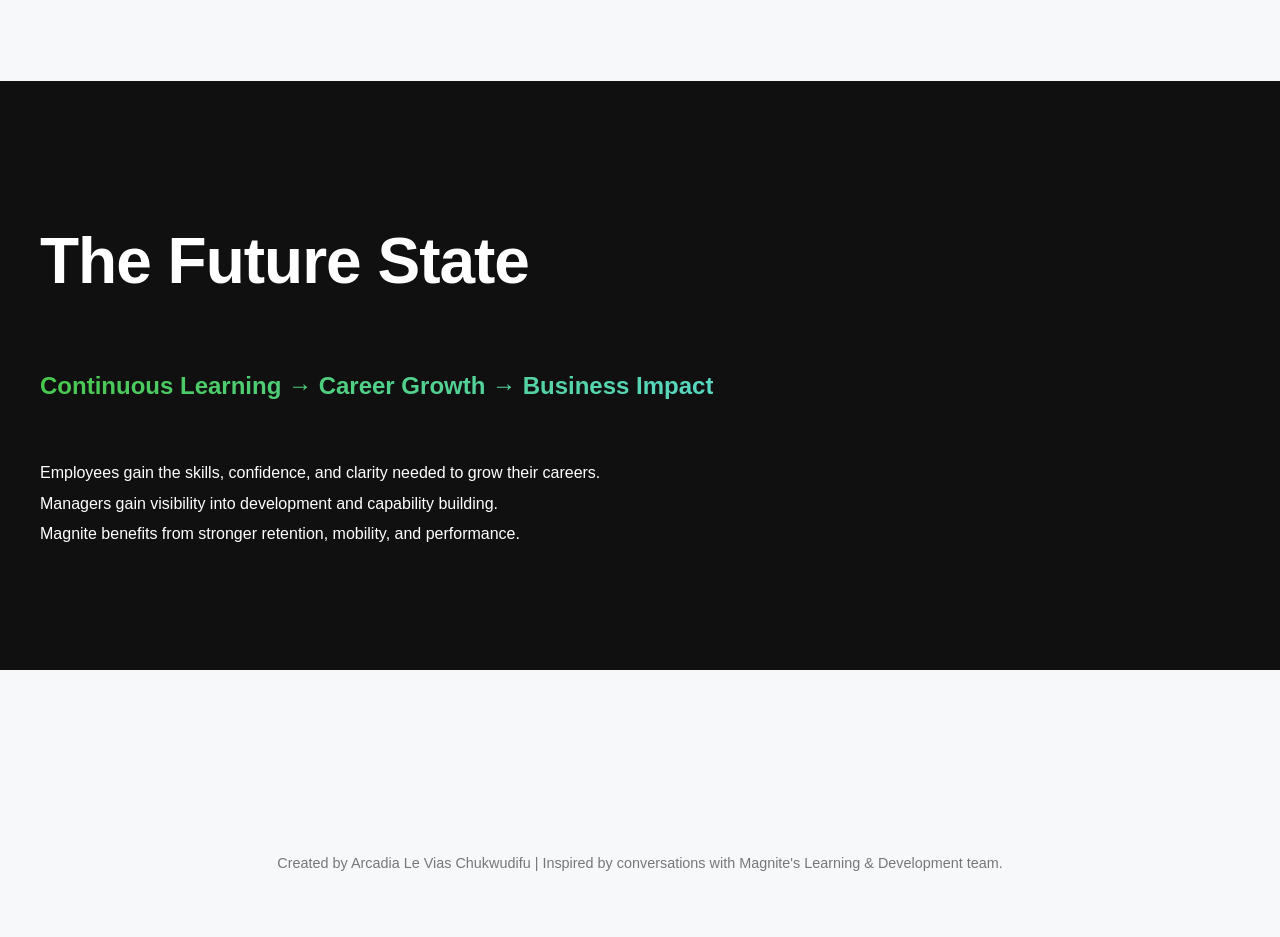
==== commit d4cbdf51: "Add files via upload" ====
--- a/index.html
+++ b/index.html
@@ -548,6 +548,9 @@
 <section>
 
 <h2>Learning Principles in Practice</h2>
+
+<p class="section-intro"> To create meaningful and scalable learning experiences, I will apply a set of design principles that prioritize relevance, usability, application, and responsible use of AI.
+  </p>
 
 <details>
 <summary>Relevant & Practical</summary>
